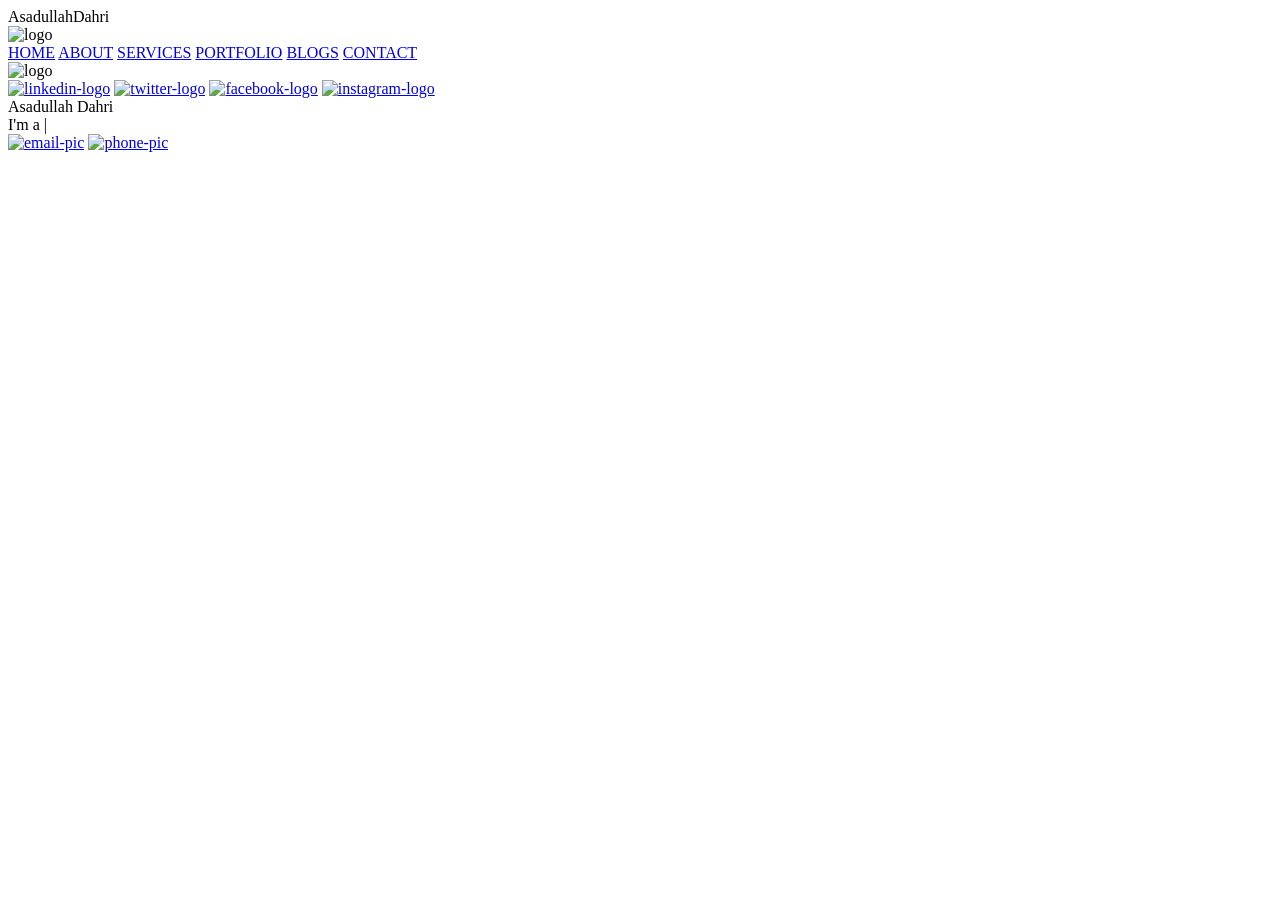
==== index.html @ 6f6d67e5 "Add files via upload" ====
<!DOCTYPE html>
<html lang="en">
<head>
    <meta charset="UTF-8">
    <meta name="viewport" content="width=device-width, initial-scale=1.0">
    <meta name="description" content="Willy Wonkas - Personal Portfolio Website Template" />
	<meta name="keywords" content="blog, business card, creative, creative portfolio, cv theme, online resume, personal, portfolio, professional cv, responsive portfolio, resume, resume theme, vcard" />
	<meta name="author" content="willy wonka" />
    <title>Home - Asadullah Dahri</title>
  <!--favicon-img--> 
   <link rel="icon" type="image/png" href="images/AD Icon.png">
   <!--favicon-img-->
   <!--main css file should not be removed -->
    <link rel="stylesheet" href="css/index.css">
    <link rel="stylesheet" href="css/color-orange.css">
    <!--main css file-->
    <script src="https://cdnjs.cloudflare.com/ajax/libs/gsap/3.2.6/gsap.min.js" defer></script>
    <script src="js/index.js" defer></script>
</head>
<body>
    <!--contains all the div-->
    <div id="all">
    <!--mouse  follower-->
        <div class="cursor"></div>
    <!--mouse  follower-->
    <!--loader-->
        <div id="loader">
            <span class="color">Asadullah</span>Dahri 
        </div>
    <!--loader-end-->
    <!--link-screen-->
        <div id="breaker">
        </div>
        <div id="breaker-two">
        </div>
    <!--link-screen-->
        <!--Main-Section-->
        <!--Navigator-fullscreen-->
        <div id="navigation-content">
            <div class="logo">
                <img src="images/AD Icon.png" alt="logo">
            </div>
            <div class="navigation-close">
                <span class="close-first"></span>
                <span class="close-second"></span>
            </div>
            <div class="navigation-links">
                <a href="index.html" data-text="HOME" id="home-link">HOME</a>
                <a href="about.html" data-text="ABOUT" id="about-link">ABOUT</a>
                <a href="services.html" data-text="SERVICES" id="portfolio-link">SERVICES</a>
                <a href="portfolio.html" data-text="PORTFOLIO" id="portfolio-link">PORTFOLIO</a>
                <a href="blogs.html" data-text="BLOGS" id="blog-link">BLOGS</a>
                <a href="contact.html" data-text="CONTACT" id="contact-link">CONTACT</a>
            </div>
        </div>
        <!--Navigator-Fullscreen END-->
          <!--Home Page-->
        <!--Menubar-->
        <div id="navigation-bar">
            <img src="images/AD Icon.png" alt="logo">
            <div class="menubar">
                <span class="first-span"></span>
                <span class="second-span"></span>
                <span class="third-span"></span>
            </div>
        </div>
        <!--Menubar End-->
          <!--Header-->
        <div id="header">
            <div id="particles"></div>
              <!--Social Media Links-->
            <div class="social-media-links">
                <a href="https://linkedin.com/in/asadullahdahri" target="_blank"><img src="images/linkedin logo.png" class="social-media" alt="linkedin-logo"></a>
                <a href="https://x.com/asadullahdahrii" target="_blank"><img src="images/twitter logo.png" class="social-media" alt="twitter-logo"></a>
                <a href="https://facebook.com/asadullahdahriii" target="_blank"><img src="images/facebook logo.png" class="social-media" alt="facebook-logo"></a>
                <a href="https://instagram.com/asadullahdahriii" target="_blank"><img src="images/instagram logo.png" class="social-media" alt="instagram-logo"></a><!--Your instagram homepage link inser in place of "#"-->

            </div>
            <!--Social Media Links end-->
            <div class="header-content">
                <div class="header-content-box">
                <div class="firstline"><span class="color">Asadullah </span>Dahri</div>
                <div class="secondline">
                I'm a
            <span class="txt-rotate color" data-period="1200"data-rotate='[ " Developer.", " Designer.", " Freelancer." ]'></span>
            <span class="slash">|</span>
        </div>
                    <div class="contact">
                <a href="Mailto:contact@asadullahdahri.com"><img src="images/mail.png" alt="email-pic" class="contactpic"></a><!--Your email Id write in place of "#"-->
                <a href="Tel:+923002355332"><img src="images/call.png" alt="phone-pic" class="contactpic"></a><!--Your telephone number Id write in place of "#"-->
                    </div>    
            </div>
            </div>
            <!--header image-->
            <!-- <div class="header-image">
            <img src="images/AD Image New.png" alt="Profile" class="responsive" width="2073" height="2073">
            </div> -->
            <!--header image end-->
        </div>
           <!--Header End-->
        <!--HomePage End-->
        <!--Main-Section End-->
    </div>
    <!--all the divisions-->
    <script src="js/jquery.min.js"></script>
    <script src="js/particles.js"></script>
    <script src="js/particles.min.js"></script>
    <script src="js/index.js"></script>
    <!--particles script-->
    <script>
  particlesJS("particles", {"particles":{"number":{"value":40,"density":{"enable":true,"value_area":800}},"color":{"value":"#ffffff"},"shape":{"type":"circle","stroke":{"width":0,"color":"#000000"},"polygon":{"nb_sides":5},"image":{"src":"img/github.svg","width":100,"height":100}},"opacity":{"value":0.5,"random":false,"anim":{"enable":false,"speed":1,"opacity_min":0.1,"sync":false}},"size":{"value":3,"random":true,"anim":{"enable":false,"speed":40,"size_min":0.1,"sync":false}},"line_linked":{"enable":true,"distance":150,"color":"#ffffff","opacity":0.4,"width":1},"move":{"enable":true,"speed":6,"direction":"none","random":false,"straight":false,"out_mode":"out","bounce":false,"attract":{"enable":false,"rotateX":600,"rotateY":1200}}},"interactivity":{"detect_on":"canvas","events":{"onhover":{"enable":true,"mode":"repulse"},"onclick":{"enable":true,"mode":"push"},"resize":true},"modes":{"grab":{"distance":400,"line_linked":{"opacity":1}},"bubble":{"distance":400,"size":40,"duration":2,"opacity":8,"speed":3},"repulse":{"distance":200,"duration":0.4},"push":{"particles_nb":4},"remove":{"particles_nb":2}}},"retina_detect":true});
    </script>

</body>
</html>
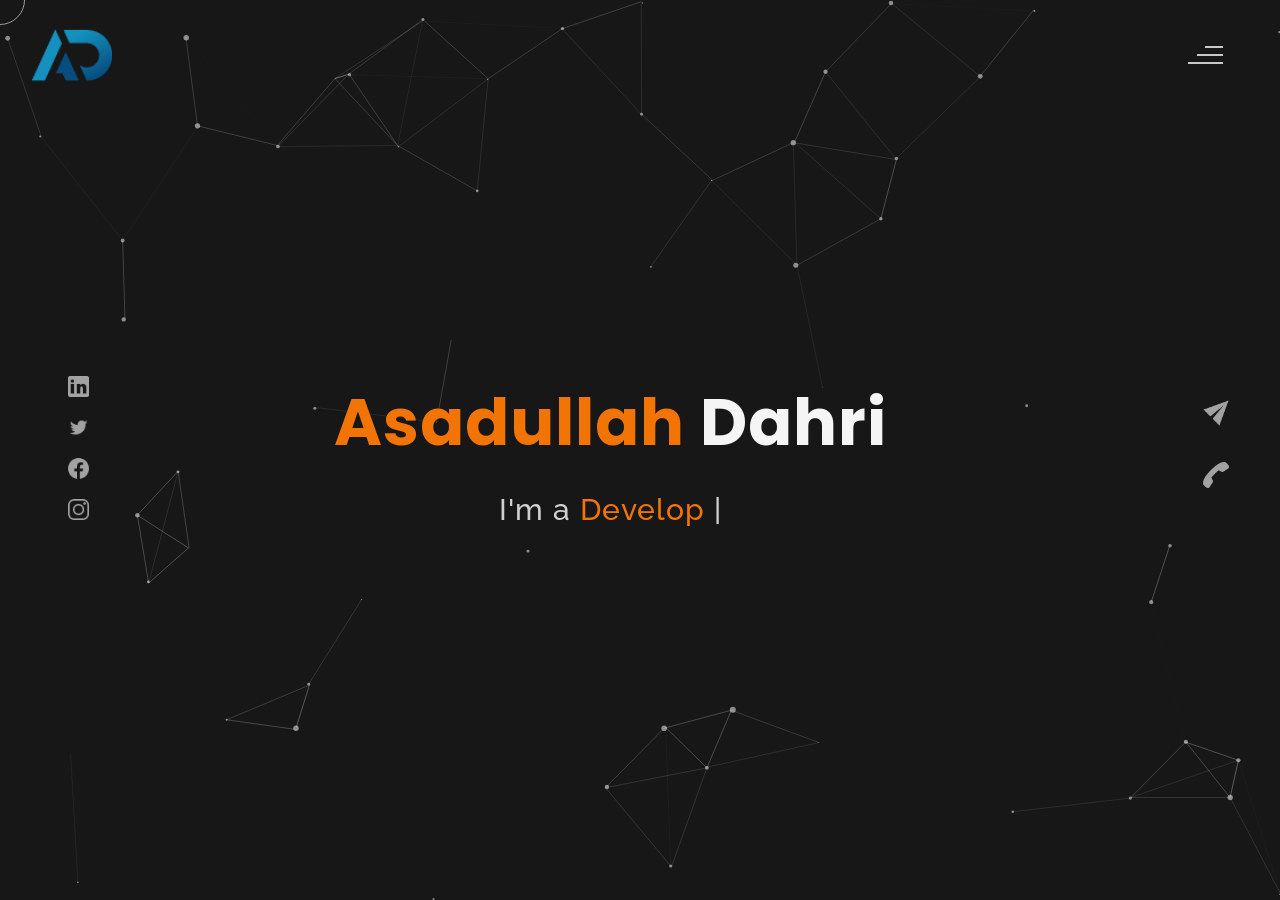
==== commit f34acc1b: "Fixed the Navigation" ====
--- a/index.html
+++ b/index.html
@@ -14,8 +14,6 @@
     <link rel="stylesheet" href="css/index.css">
     <link rel="stylesheet" href="css/color-orange.css">
     <!--main css file-->
-    <script src="https://cdnjs.cloudflare.com/ajax/libs/gsap/3.2.6/gsap.min.js" defer></script>
-    <script src="js/index.js" defer></script>
 </head>
 <body>
     <!--contains all the div-->
@@ -45,12 +43,12 @@
                 <span class="close-second"></span>
             </div>
             <div class="navigation-links">
-                <a href="index.html" data-text="HOME" id="home-link">HOME</a>
-                <a href="about.html" data-text="ABOUT" id="about-link">ABOUT</a>
-                <a href="services.html" data-text="SERVICES" id="portfolio-link">SERVICES</a>
-                <a href="portfolio.html" data-text="PORTFOLIO" id="portfolio-link">PORTFOLIO</a>
-                <a href="blogs.html" data-text="BLOGS" id="blog-link">BLOGS</a>
-                <a href="contact.html" data-text="CONTACT" id="contact-link">CONTACT</a>
+                <a href="#header" data-text="HOME" id="home-link">HOME</a>
+                <a href="#about" data-text="ABOUT" id="about-link">ABOUT</a>
+                <a href="#services" data-text="SERVICES" id="services-link">SERVICES</a>
+                <a href="#portfolio" data-text="PORTFOLIO" id="portfolio-link">PORTFOLIO</a>
+                <a href="#blog" data-text="BLOGS" id="blog-link">BLOGS</a>
+                <a href="#contact" data-text="CONTACT" id="contact-link">CONTACT</a>
             </div>
         </div>
         <!--Navigator-Fullscreen END-->
@@ -101,9 +99,9 @@
         <!--HomePage End-->
         <!--Main-Section End-->
     </div>
-    <!--all the divisions-->
+    <!--scripts-->
     <script src="js/jquery.min.js"></script>
-    <script src="js/particles.js"></script>
+    <script src="https://cdnjs.cloudflare.com/ajax/libs/gsap/3.2.6/gsap.min.js"></script>
     <script src="js/particles.min.js"></script>
     <script src="js/index.js"></script>
     <!--particles script-->
--- a/css/color-orange.css
+++ b/css/color-orange.css
@@ -0,0 +1,78 @@
+/*-----------------
+* [Master Stylesheet]
+*
+* Theme    : WillyWonka
+* Version  : 1.0
+* Author   : sujal
+* 
+------------------*/
+::-webkit-scrollbar{
+    width: 4px;
+    color:#F27405;
+}
+::-webkit-scrollbar-thumb {
+    background: #F27405; 
+    border-radius: 4px;
+    width: 4px;
+  }
+  #breaker{
+      background-color: #F27405;
+  }
+  .color{
+      color: #F27405;
+  }
+  #about-content a{
+      color:#F27405 ;
+  }
+  .cv a button{
+      background: #F27405;
+  }
+  .service-img img{
+    background: #F27405;
+    box-shadow:0px 0px 0px 0px #F27405 ;
+  }
+  .service:hover .service-img img{
+    box-shadow:0px 0px 0px 400px #F27405 ;
+}
+.html-progress{
+    background: #F27405;
+}
+.js-progress{
+    background: #F27405;
+}
+.adobe-progress{
+    background: #F27405;
+}
+.php-progress{
+    background: #F27405;
+}
+.jquery-progress{
+    background: #F27405;
+}
+.seo-progress{
+    background: #F27405;
+}
+.portfolio-text h2{
+    color: #F27405;
+}
+.portfolio-text button{
+    color: #F27405;
+    border: 1.5px solid #F27405;
+}
+.portfolio-text button::before{
+    background: #F27405;
+}
+.portfolio-image img::before{
+    background: #F27405;
+}
+.blog-date{
+    background: #F27405;
+}
+form button{
+    background: #F27405;
+}
+@media all and (max-width: 550px) and (min-width: 5px){
+    .service:hover .service-img img{
+        box-shadow:0px 0px 0px 0px #c70039 ;
+    }
+}
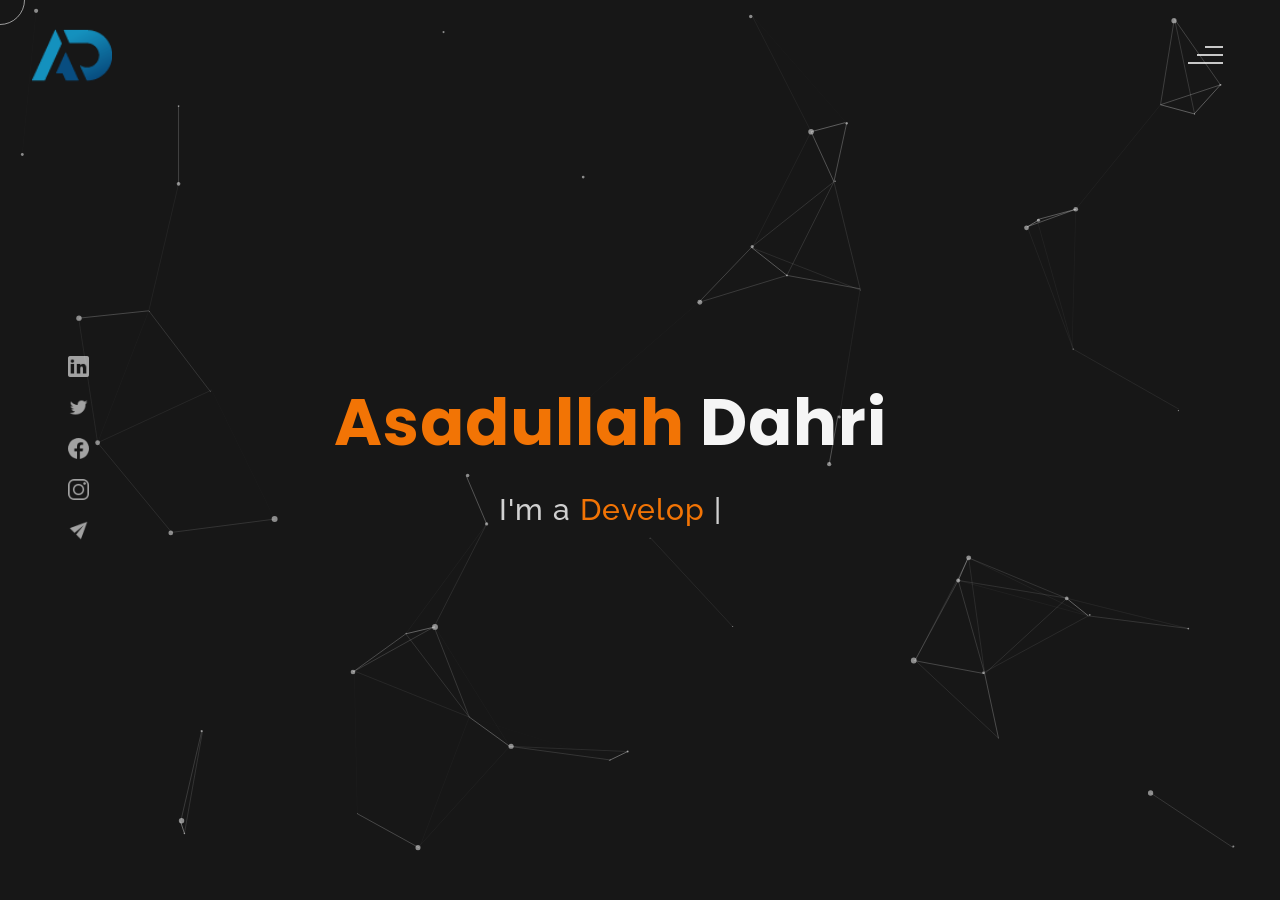
==== commit c17348cf: "removed the number" ====
--- a/index.html
+++ b/index.html
@@ -71,8 +71,8 @@
                 <a href="https://linkedin.com/in/asadullahdahri" target="_blank"><img src="images/linkedin logo.png" class="social-media" alt="linkedin-logo"></a>
                 <a href="https://x.com/asadullahdahrii" target="_blank"><img src="images/twitter logo.png" class="social-media" alt="twitter-logo"></a>
                 <a href="https://facebook.com/asadullahdahriii" target="_blank"><img src="images/facebook logo.png" class="social-media" alt="facebook-logo"></a>
-                <a href="https://instagram.com/asadullahdahriii" target="_blank"><img src="images/instagram logo.png" class="social-media" alt="instagram-logo"></a><!--Your instagram homepage link inser in place of "#"-->
-
+                <a href="https://instagram.com/asadullahdahriii" target="_blank"><img src="images/instagram logo.png" class="social-media" alt="instagram-logo"></a>
+                <a href="mailto:contact@asadullahdahri.com"><img src="images/mail.png" class="social-media" alt="email-logo"></a>
             </div>
             <!--Social Media Links end-->
             <div class="header-content">
@@ -83,10 +83,6 @@
             <span class="txt-rotate color" data-period="1200"data-rotate='[ " Developer.", " Designer.", " Freelancer." ]'></span>
             <span class="slash">|</span>
         </div>
-                    <div class="contact">
-                <a href="Mailto:contact@asadullahdahri.com"><img src="images/mail.png" alt="email-pic" class="contactpic"></a><!--Your email Id write in place of "#"-->
-                <a href="Tel:+923002355332"><img src="images/call.png" alt="phone-pic" class="contactpic"></a><!--Your telephone number Id write in place of "#"-->
-                    </div>    
             </div>
             </div>
             <!--header image-->
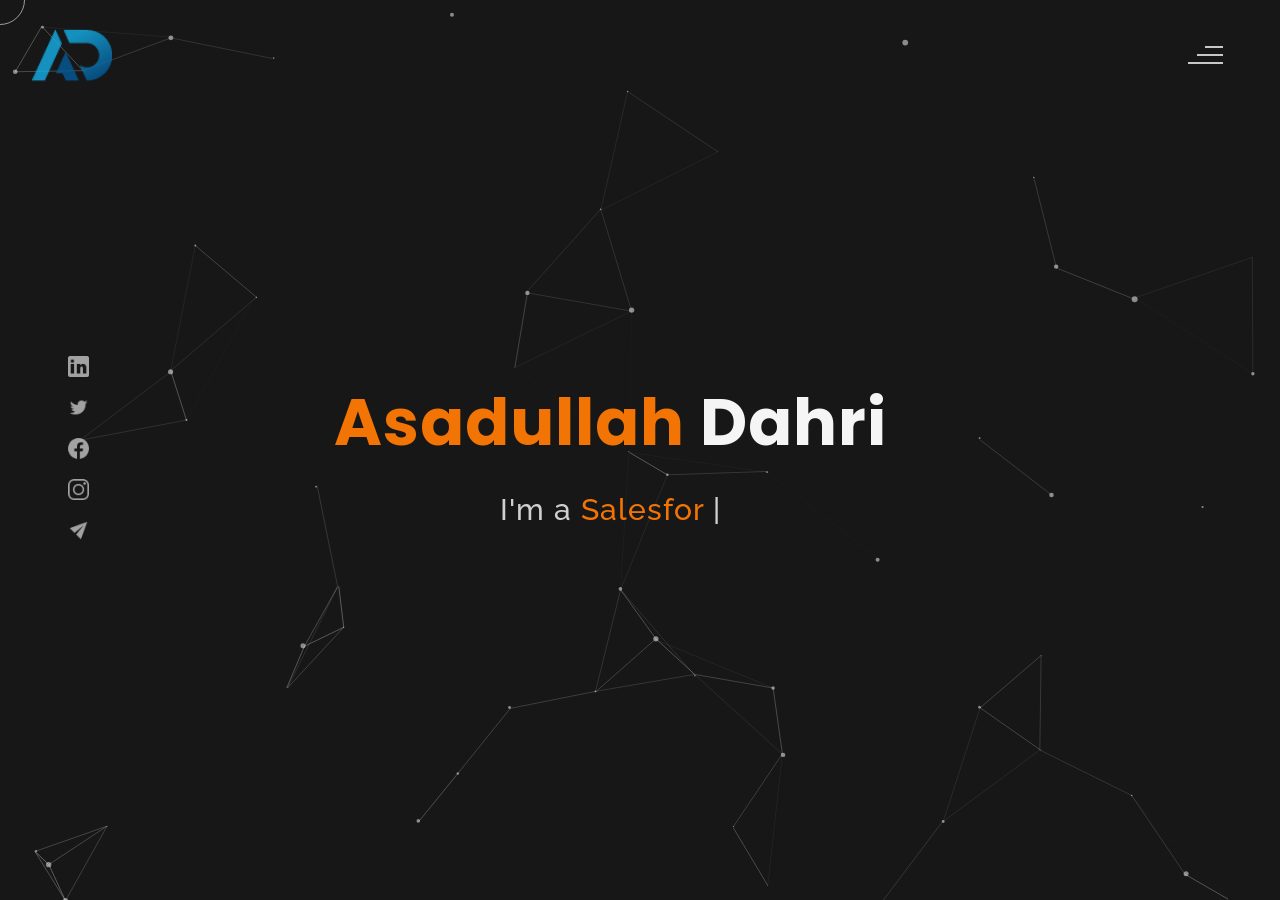
==== commit 3d9ac03a: "added tabs" ====
--- a/index.html
+++ b/index.html
@@ -80,7 +80,7 @@
                 <div class="firstline"><span class="color">Asadullah </span>Dahri</div>
                 <div class="secondline">
                 I'm a
-            <span class="txt-rotate color" data-period="1200"data-rotate='[ " Developer.", " Designer.", " Freelancer." ]'></span>
+            <span class="txt-rotate color" data-period="1200"data-rotate='[ " Salesforce Developer.", " UI/UX Designer.", " Full-Stack Engineer." ]'></span>
             <span class="slash">|</span>
         </div>
             </div>
@@ -92,6 +92,375 @@
             <!--header image end-->
         </div>
            <!--Header End-->
+        <!--About Section-->
+        <div id="about">
+            <div id="about-content">
+                <div class="about-header">
+                    About <span class="color">Me</span>
+                    <span class="header-caption">Get to Know <span class="color">me.</span></span>
+                </div>
+                <div class="about-main">
+                    <div class="about-first-paragraph">
+                        <span class="about-first-line">
+                            I'm a <span class="color">Salesforce Developer</span> & UI/UX Designer based in Kampar, Malaysia.
+                        </span>
+                        <br>
+                        <span class="about-second-line">
+                            Experienced Salesforce Developer with a robust software engineering background, specializing in building and customizing scalable Salesforce applications. Proficient in Java, JavaScript, Apex, SOQL, and Lightning Web Components (LWC), with hands-on experience in mobile app development using Flutter and Android. Skilled in creating user-centric applications and designing intuitive UI/UX interfaces that enhance engagement. A proven problem-solver committed to delivering high-quality solutions, improving team workflows, and ensuring project success.
+                        </span>
+                        <div class="cv">
+                            <a href="mailto:contact@asadullahdahri.com"><button>Get In <span class="index">Touch</span></button></a>
+                        </div>
+                    </div>
+                    <div class="about-img">
+                        <img src="images/about.jpg" alt="Asadullah Dahri">
+                    </div>
+                </div>
+            </div>
+
+            <!--Skills Section inside About-->
+            <div id="skills">
+                <div class="skills-header">
+                    My <span class="color">Skills</span>
+                    <span class="header-caption">Core <span class="color">Proficiencies.</span></span>
+                </div>
+                <div class="skills-content">
+                    <div class="skill-html skill">
+                        <div class="skill-text">
+                            <div class="html">Salesforce (LWC, Apex, SOQL, Visualforce)</div>
+                        </div>
+                        <div class="html-prog prog">
+                            <div class="html-progress" style="width: 95%;">95%</div>
+                        </div>
+                    </div>
+                    <div class="skill-html skill">
+                        <div class="skill-text">
+                            <div class="html">JavaScript & Modern Frontend</div>
+                        </div>
+                        <div class="html-prog prog">
+                            <div class="html-progress" style="width: 92%;">92%</div>
+                        </div>
+                    </div>
+                    <div class="skill-html skill">
+                        <div class="skill-text">
+                            <div class="html">Java & Software Architecture</div>
+                        </div>
+                        <div class="html-prog prog">
+                            <div class="html-progress" style="width: 90%;">90%</div>
+                        </div>
+                    </div>
+                    <div class="skill-html skill">
+                        <div class="skill-text">
+                            <div class="html">UI/UX Design & Prototyping (Figma, Adobe CC)</div>
+                        </div>
+                        <div class="html-prog prog">
+                            <div class="html-progress" style="width: 88%;">88%</div>
+                        </div>
+                    </div>
+                    <div class="skill-html skill">
+                        <div class="skill-text">
+                            <div class="html">Mobile Development (Flutter, Android, React Native)</div>
+                        </div>
+                        <div class="html-prog prog">
+                            <div class="html-progress" style="width: 85%;">85%</div>
+                        </div>
+                    </div>
+                    <div class="skill-html skill">
+                        <div class="skill-text">
+                            <div class="html">Backend & Cloud APIs (REST, SOAP, Firebase)</div>
+                        </div>
+                        <div class="html-prog prog">
+                            <div class="html-progress" style="width: 86%;">86%</div>
+                        </div>
+                    </div>
+                </div>
+            </div>
+
+            <!--Experience and Education Section-->
+            <div class="experience-education-container">
+                <!--Experience Column-->
+                <div class="timeline-column">
+                    <div class="timeline-title">
+                        Work <span class="color">Experience</span>
+                    </div>
+                    <div class="timeline-box">
+                        <div class="timeline-year color">Apr 2023 - Sep 2025</div>
+                        <div class="timeline-role">Team Lead & Jr Salesforce Developer</div>
+                        <div class="timeline-company">Webider Corp | USA (Remote)</div>
+                        <p class="timeline-desc">Led a team of UI/UX Designers and contributed to the engineering and maintenance of Salesforce applications utilizing JavaScript, Apex, and SOQL. Addressed impediments to workflow and maintained high-performance WordPress systems.</p>
+                    </div>
+                    <div class="timeline-box">
+                        <div class="timeline-year color">Apr 2021 - Mar 2023</div>
+                        <div class="timeline-role">WordPress Developer & UI/UX Designer</div>
+                        <div class="timeline-company">Webider Corp | USA (Remote)</div>
+                        <p class="timeline-desc">Engineered custom UI/UX designs for enterprise Salesforce applications that increased user engagement; developed secure and user-friendly corporate WordPress websites.</p>
+                    </div>
+                    <div class="timeline-box">
+                        <div class="timeline-year color">Mar 2022 - Oct 2023</div>
+                        <div class="timeline-role">Mobile App Development Instructor</div>
+                        <div class="timeline-company">NAVTTC, University of Sindh | Pakistan</div>
+                        <p class="timeline-desc">Instructed trainees in native Android development using Java and Kotlin, and mentored teams building cross-platform applications with Flutter.</p>
+                    </div>
+                    <div class="timeline-box">
+                        <div class="timeline-year color">2019 - 2021</div>
+                        <div class="timeline-role">Mobile & Android App Developer</div>
+                        <div class="timeline-company">ZetSol Technologies & GDH | Pakistan</div>
+                        <p class="timeline-desc">Developed full-stack mobile applications with Firebase integration, inventory tracking systems for retail pharmacy, and modern, intuitive interfaces.</p>
+                    </div>
+                </div>
+
+                <!--Education Column-->
+                <div class="timeline-column">
+                    <div class="timeline-title">
+                        Education & <span class="color">Credentials</span>
+                    </div>
+                    <div class="timeline-box">
+                        <div class="timeline-year color">Oct 2025 - Present</div>
+                        <div class="timeline-role">Master of Computer Science</div>
+                        <div class="timeline-company">Universiti Tunku Abdul Rahman | Malaysia</div>
+                        <p class="timeline-desc">Major in Artificial Intelligence and IoT. Conducting advanced research in "WiFi Energy Harvesting".</p>
+                    </div>
+                    <div class="timeline-box">
+                        <div class="timeline-year color">Jan 2016 - Feb 2020</div>
+                        <div class="timeline-role">B.S. in Software Engineering</div>
+                        <div class="timeline-company">University of Sindh | Pakistan</div>
+                        <p class="timeline-desc">Major in Computer Science and Object-Oriented Programming. Thesis: "SaniPal: An Innovative Application for Mitigating Health Risks in the Beauty Industry".</p>
+                    </div>
+                    <div class="timeline-box">
+                        <div class="timeline-year color">Sep 2020 - Feb 2021</div>
+                        <div class="timeline-role">Diploma in Information Technology</div>
+                        <div class="timeline-company">NVQF, CEAD, MUET | Pakistan</div>
+                        <p class="timeline-desc">Computer Graphics & Print. Mastered advanced branding techniques, UI/UX design, visual identities, and application interface redesigns.</p>
+                    </div>
+                    <div class="timeline-box">
+                        <div class="timeline-year color">Certifications & Honors</div>
+                        <div class="timeline-role">Salesforce Certified Associate</div>
+                        <div class="timeline-company">Salesforce Credentials & CEAD Award</div>
+                        <p class="timeline-desc">Official Salesforce Certified Associate. Awarded the prestigious Performance Award during Diploma studies at CEAD.</p>
+                    </div>
+                </div>
+            </div>
+
+            <!--Footer-->
+            <div class="footer">
+                <div class="footer-text">
+                    <img src="images/copyright.png" alt="copyright-img" class="images" height="14px"> 2026 Asadullah Dahri. All rights reserved.
+                </div>
+            </div>
+        </div>
+        <!--About Section End-->
+
+        <!--Services Section-->
+        <div id="services">
+            <div class="services-heading">
+                Services <span class="color">Offered</span>
+                <span class="header-caption">Specialized <span class="color">Solutions.</span></span>
+            </div>
+            <div class="services-content">
+                <div class="service">
+                    <div class="service-img">
+                        <img src="images/gear.png" alt="Salesforce Development">
+                    </div>
+                    <div class="service-description">
+                        <h2>Salesforce Development</h2>
+                        <p>Specialized enterprise solutions using Lightning Web Components (LWC), Apex triggers, SOQL optimization, Process Builder, and Salesforce DX customization.</p>
+                    </div>
+                </div>
+                <div class="service">
+                    <div class="service-img">
+                        <img src="images/bulb.png" alt="UI/UX & Web Design">
+                    </div>
+                    <div class="service-description">
+                        <h2>UI/UX & Web Design</h2>
+                        <p>Intuitive user interface and experience design utilizing Figma and Adobe Creative Cloud, plus responsive, secure WordPress development and optimization.</p>
+                    </div>
+                </div>
+                <div class="service">
+                    <div class="service-img">
+                        <img src="images/coding.png" alt="Mobile Development">
+                    </div>
+                    <div class="service-description">
+                        <h2>Mobile App Development</h2>
+                        <p>Robust native and cross-platform mobile apps using Flutter, Android (Java/Kotlin), and React Native integrated with Firebase and scalable cloud APIs.</p>
+                    </div>
+                </div>
+            </div>
+            <!--Footer-->
+            <div class="footer">
+                <div class="footer-text">
+                    <img src="images/copyright.png" alt="copyright-img" class="images" height="14px"> 2026 Asadullah Dahri. All rights reserved.
+                </div>
+            </div>
+        </div>
+        <!--Services Section End-->
+
+        <!--Portfolio Section-->
+        <div id="portfolio">
+            <div class="portfolio-header">
+                Portfolio <span class="color">Projects</span>
+                <span class="header-caption">Featured <span class="color">Works.</span></span>
+            </div>
+            <div id="portfolio-content">
+                <div class="portfolio portfolio-first">
+                    <div class="portfolio-image">
+                        <img src="images/portfolio-first.jpg" alt="Salesforce Applications">
+                    </div>
+                    <div class="portfolio-text">
+                        <h2>Salesforce Enterprise Apps & LWC</h2>
+                        <p>Custom Salesforce applications built with Lightning Web Components, Apex, and SOQL. Designed to streamline enterprise CRM workflows, automate data handling, and enhance user engagement.</p>
+                        <div class="button"><a href="mailto:contact@asadullahdahri.com"><button><span class="index">Inquire Details</span></button></a></div>
+                    </div>
+                </div>
+
+                <div class="portfolio portfolio-second">
+                    <div class="portfolio-image">
+                        <img src="images/portfolio-second.jpg" alt="SaniPal App">
+                    </div>
+                    <div class="portfolio-text">
+                        <h2>SaniPal - Health Risk Mitigation</h2>
+                        <p>Software Engineering thesis project. An innovative application designed for mitigating health and sanitation risks within the personal care and beauty industry with compliance tracking.</p>
+                        <div class="button"><a href="mailto:contact@asadullahdahri.com"><button><span class="index">Inquire Details</span></button></a></div>
+                    </div>
+                </div>
+
+                <div class="portfolio portfolio-third">
+                    <div class="portfolio-image">
+                        <img src="images/portfolio-third.jpg" alt="Mobile Inventory System">
+                    </div>
+                    <div class="portfolio-text">
+                        <h2>Pharmacy Mobile POS & Inventory</h2>
+                        <p>Mobile application built with Java, Kotlin, and React Native featuring automated inventory auditing, employee data management, and real-time sales receipt generation.</p>
+                        <div class="button"><a href="mailto:contact@asadullahdahri.com"><button><span class="index">Inquire Details</span></button></a></div>
+                    </div>
+                </div>
+
+                <div class="portfolio portfolio-fourth">
+                    <div class="portfolio-image">
+                        <img src="images/portfolio-fourth.jpg" alt="Corporate WordPress Development">
+                    </div>
+                    <div class="portfolio-text">
+                        <h2>WordPress & Web Solutions</h2>
+                        <p>Custom-designed, highly secure WordPress platforms engineered for corporate clients. Featuring responsive UI/UX, SEO best practices, and performance tuning.</p>
+                        <div class="button"><a href="mailto:contact@asadullahdahri.com"><button><span class="index">Inquire Details</span></button></a></div>
+                    </div>
+                </div>
+            </div>
+            <!--Footer-->
+            <div class="footer">
+                <div class="footer-text">
+                    <img src="images/copyright.png" alt="copyright-img" class="images" height="14px"> 2026 Asadullah Dahri. All rights reserved.
+                </div>
+            </div>
+        </div>
+        <!--Portfolio Section End-->
+
+        <!--Blog Section-->
+        <div id="blog">
+            <div class="blog-header">
+                Blogs & <span class="color">Articles</span>
+                <span class="header-caption">Engineering <span class="color">Insights.</span></span>
+            </div>
+            <div class="blog-content">
+                <div class="blogs">
+                    <div class="img">
+                        <img src="images/post-one.jpg" alt="Salesforce LWC">
+                        <div class="blog-date">Oct 2025</div>
+                    </div>
+                    <div class="blog-text">
+                        <h3>Architecting Enterprise LWC Components</h3>
+                        <p>Architectural patterns and best practices for creating high-performance, modular Lightning Web Components in complex Salesforce enterprise environments.</p>
+                    </div>
+                </div>
+
+                <div class="blogs">
+                    <div class="img">
+                        <img src="images/post-two.jpg" alt="UI/UX Design Systems">
+                        <div class="blog-date">Aug 2025</div>
+                    </div>
+                    <div class="blog-text">
+                        <h3>UI/UX Systems in Business Software</h3>
+                        <p>How intuitive design systems in Figma and human-centered user experiences drastically improve user adoption and operational efficiency.</p>
+                    </div>
+                </div>
+
+                <div class="blogs">
+                    <div class="img">
+                        <img src="images/post-three.jpg" alt="Cross-Platform Flutter">
+                        <div class="blog-date">May 2025</div>
+                    </div>
+                    <div class="blog-text">
+                        <h3>Cross-Platform Mobile with Flutter</h3>
+                        <p>Proven techniques for delivering high-performance cross-platform mobile apps for iOS and Android with Firebase backend integration.</p>
+                    </div>
+                </div>
+            </div>
+            <!--Footer-->
+            <div class="footer">
+                <div class="footer-text">
+                    <img src="images/copyright.png" alt="copyright-img" class="images" height="14px"> 2026 Asadullah Dahri. All rights reserved.
+                </div>
+            </div>
+        </div>
+        <!--Blog Section End-->
+
+        <!--Contact Section-->
+        <div id="contact">
+            <div class="contact-header">
+                Contact <span class="color">Me</span>
+                <span class="header-caption">Get in <span class="color">Touch.</span></span>
+            </div>
+            <div class="contact-content">
+                <div class="contact-info">
+                    <div class="contact-info-header">
+                        Contact Information
+                    </div>
+                    <div class="contect-info-content-line">
+                        <img src="images/icon-name.png" class="icon" alt="name-icon">
+                        <div class="contact-info-icon-text">
+                            <h6>Name</h6>
+                            <p>Asadullah Dahri</p>
+                        </div>
+                    </div>
+                    <div class="contect-info-content-line">
+                        <img src="images/icon-location.png" class="icon" alt="location-icon">
+                        <div class="contact-info-icon-text">
+                            <h6>Location</h6>
+                            <p>Kampar, Malaysia</p>
+                        </div>
+                    </div>
+                    <div class="contect-info-content-line">
+                        <img src="images/icon-email.png" class="icon" alt="email-icon">
+                        <div class="contact-info-icon-text">
+                            <h6>Email</h6>
+                            <p>contact@asadullahdahri.com</p>
+                        </div>
+                    </div>
+                </div>
+
+                <div class="contact-form">
+                    <div class="form-header">
+                        Send a Message
+                    </div>
+                    <form id="contactForm" action="mailto:contact@asadullahdahri.com" method="post" enctype="text/plain">
+                        <div class="input-line">
+                            <input id="form-name" type="text" placeholder="Your Name" class="input-name" required>
+                            <input id="form-email" type="email" placeholder="Your Email" class="input-name" required>
+                        </div>
+                        <input type="text" id="form-subject" placeholder="Subject" class="input-subject" required>
+                        <textarea id="form-message" class="input-textarea" placeholder="Your Message" required></textarea>
+                        <button type="submit" id="form-submit">Send Message</button>
+                    </form>
+                </div>
+            </div>
+            <!--Footer-->
+            <div class="footer">
+                <div class="footer-text">
+                    <img src="images/copyright.png" alt="copyright-img" class="images" height="14px"> 2026 Asadullah Dahri. All rights reserved.
+                </div>
+            </div>
+        </div>
+        <!--Contact Section End-->
+
         <!--HomePage End-->
         <!--Main-Section End-->
     </div>
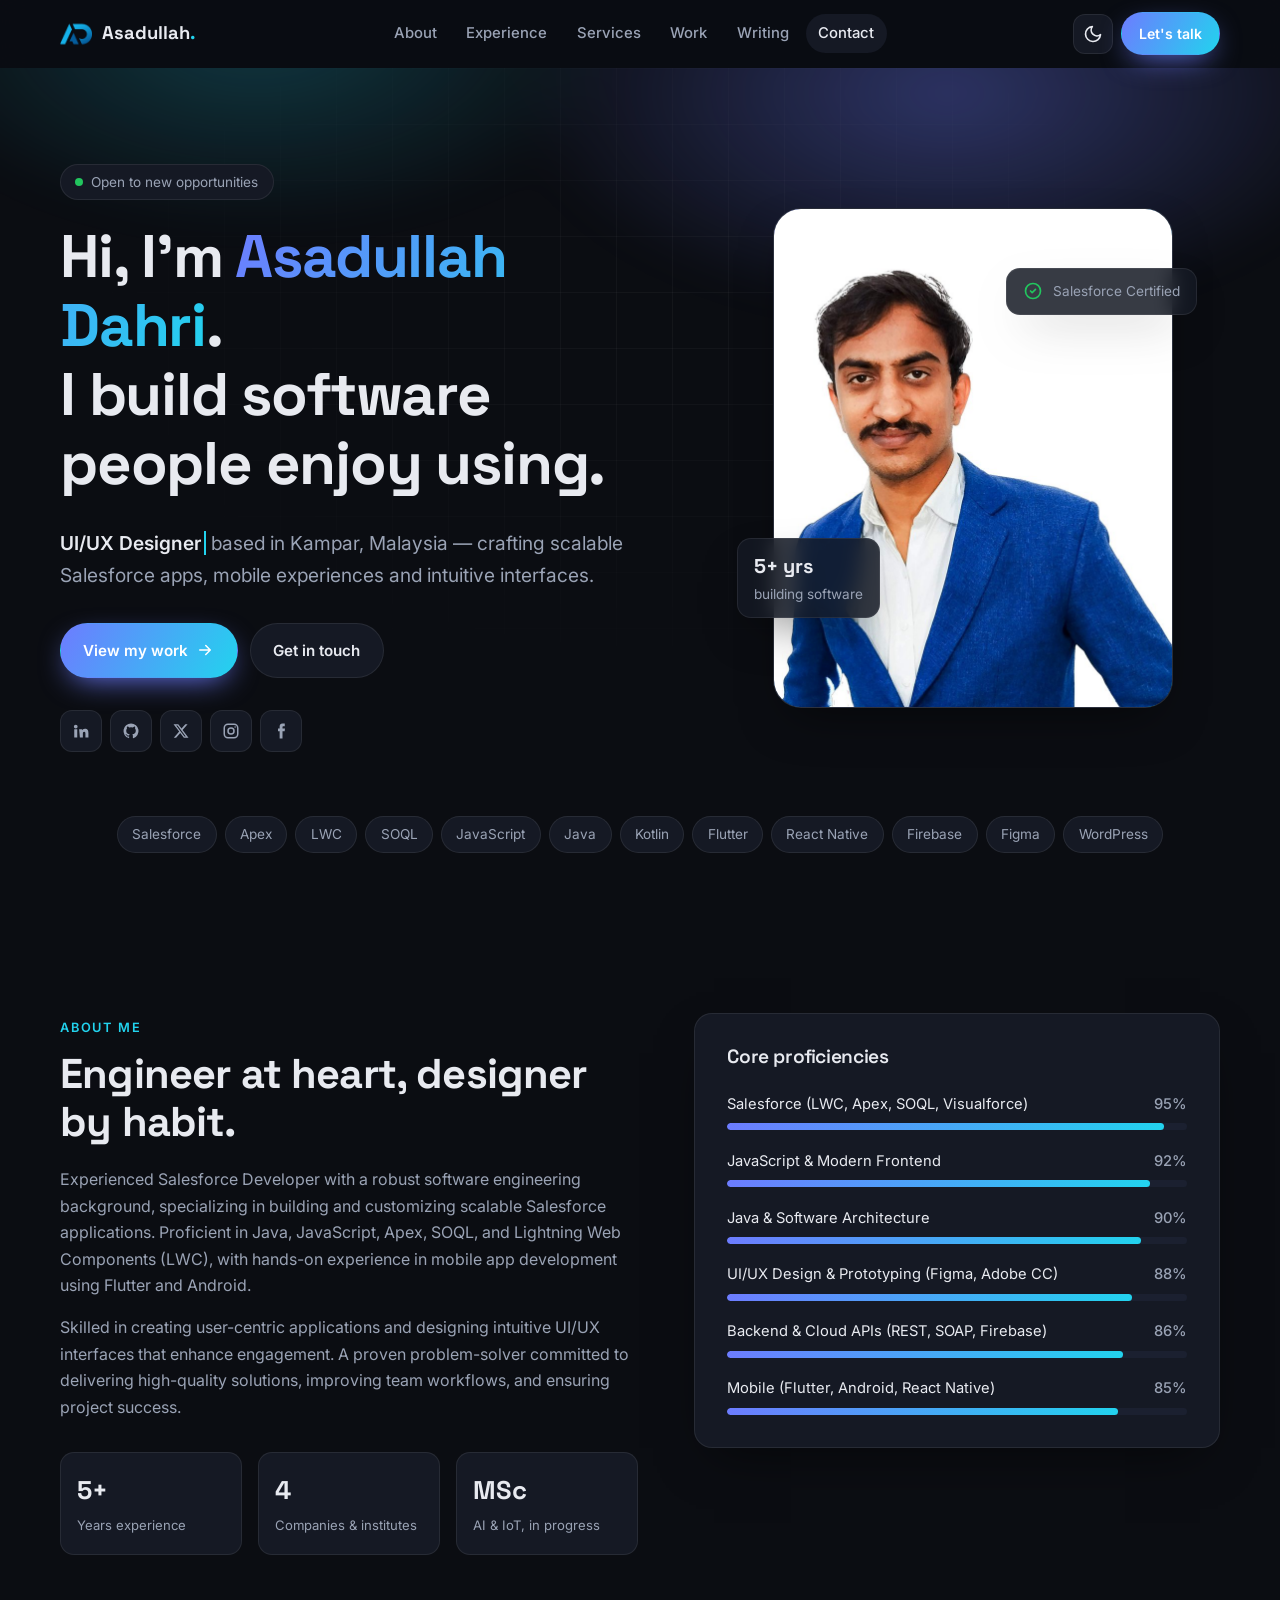
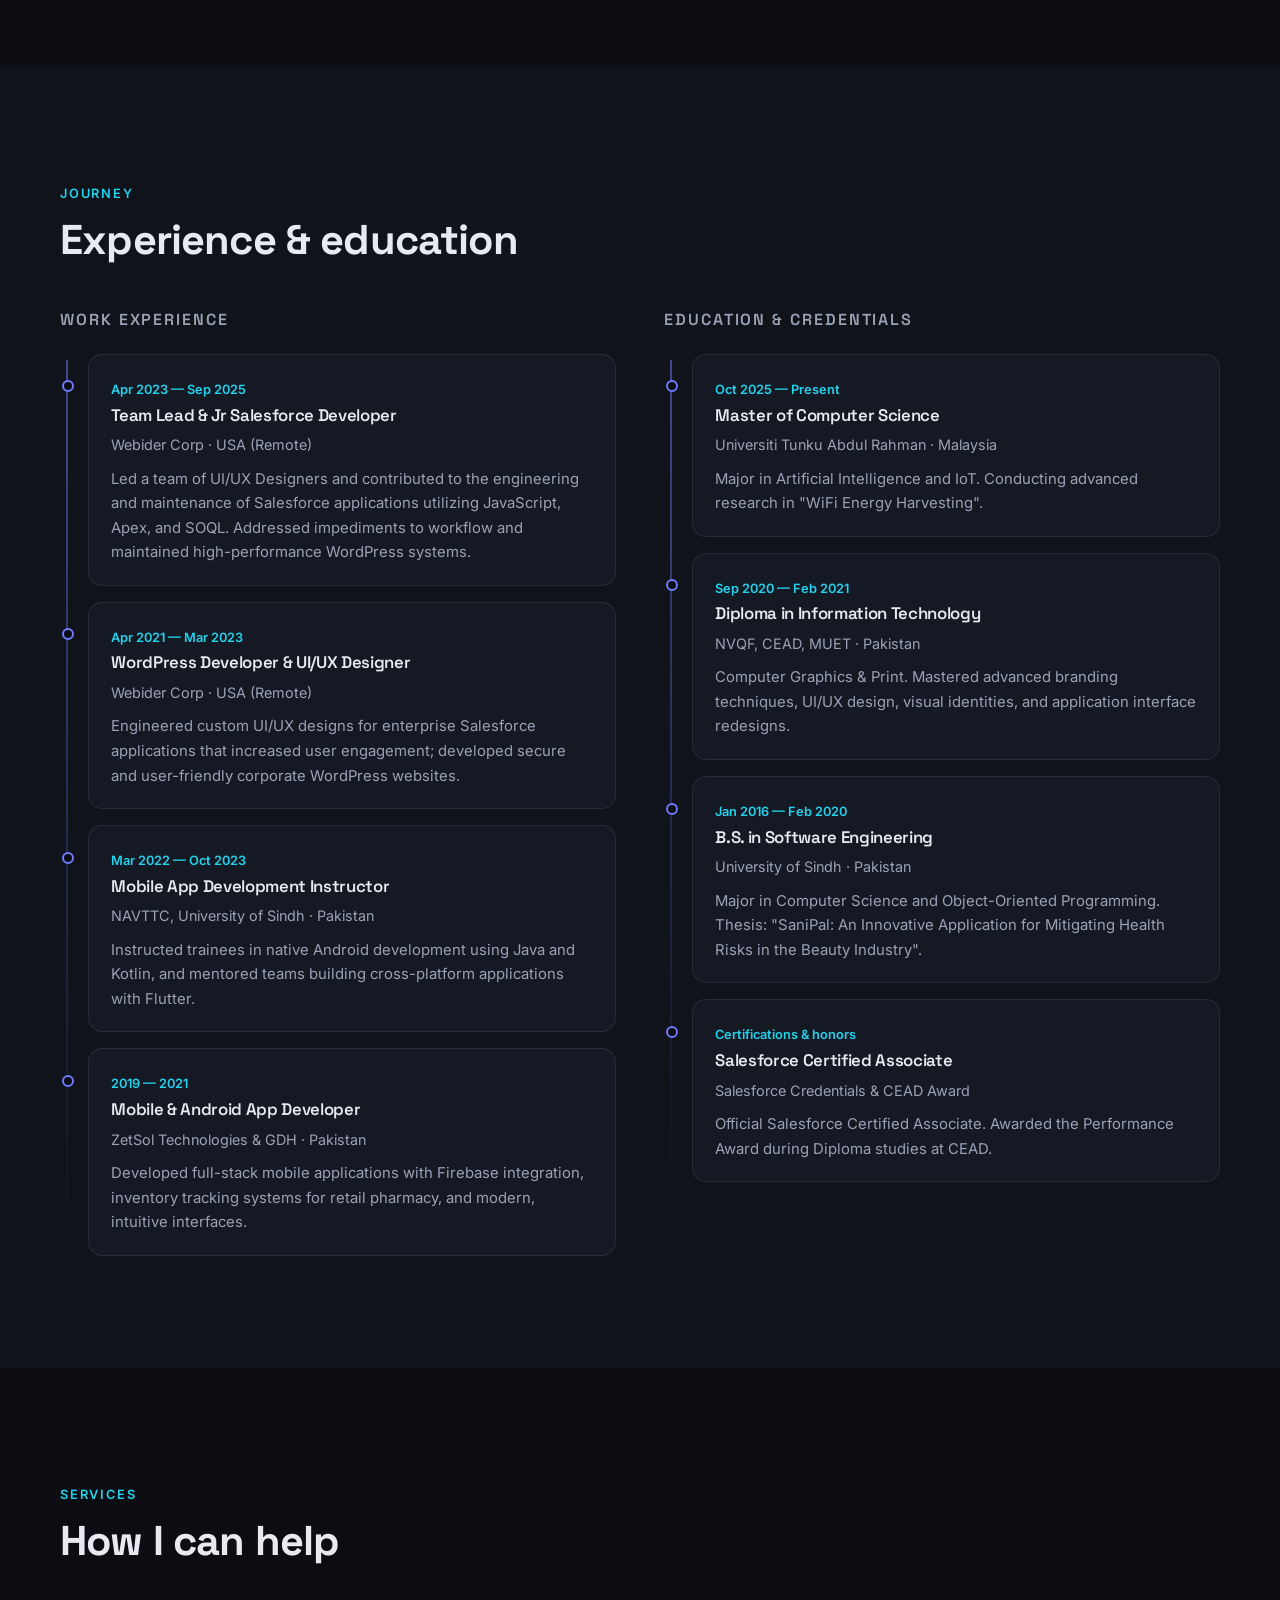
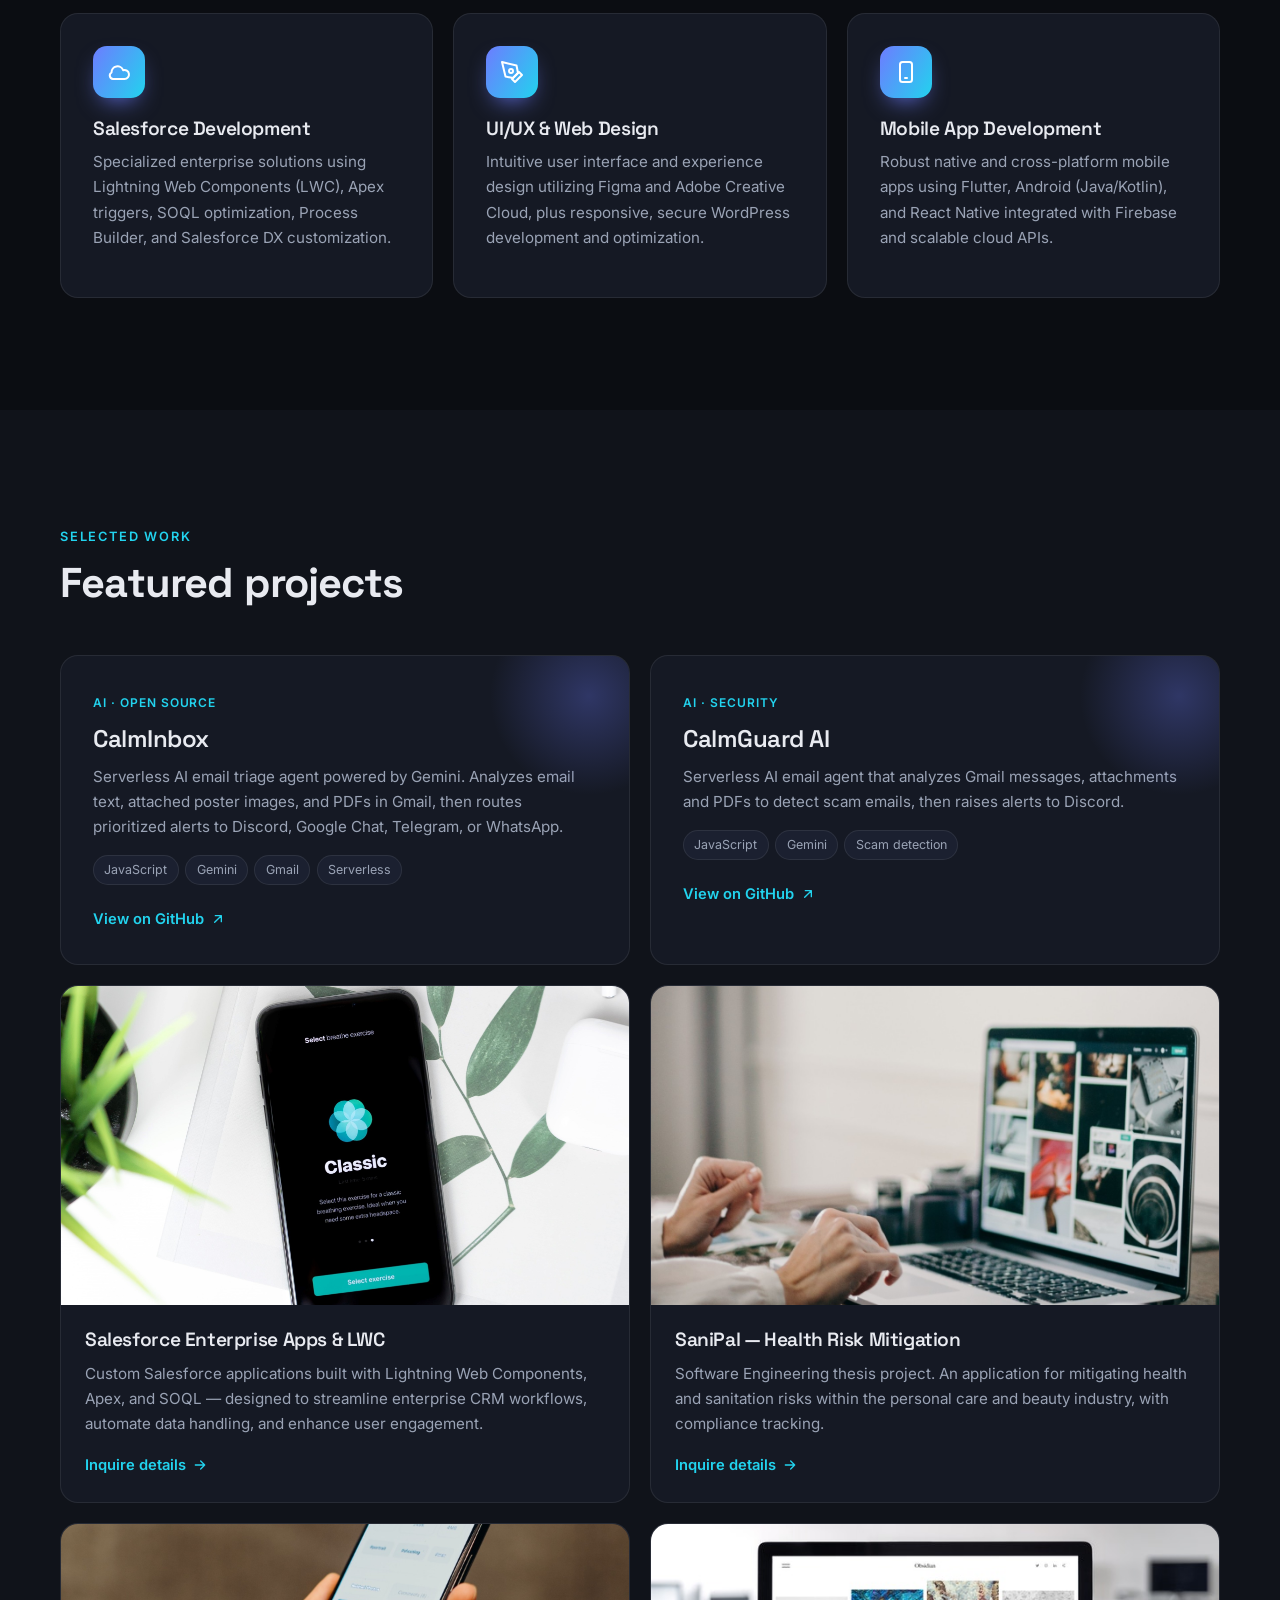
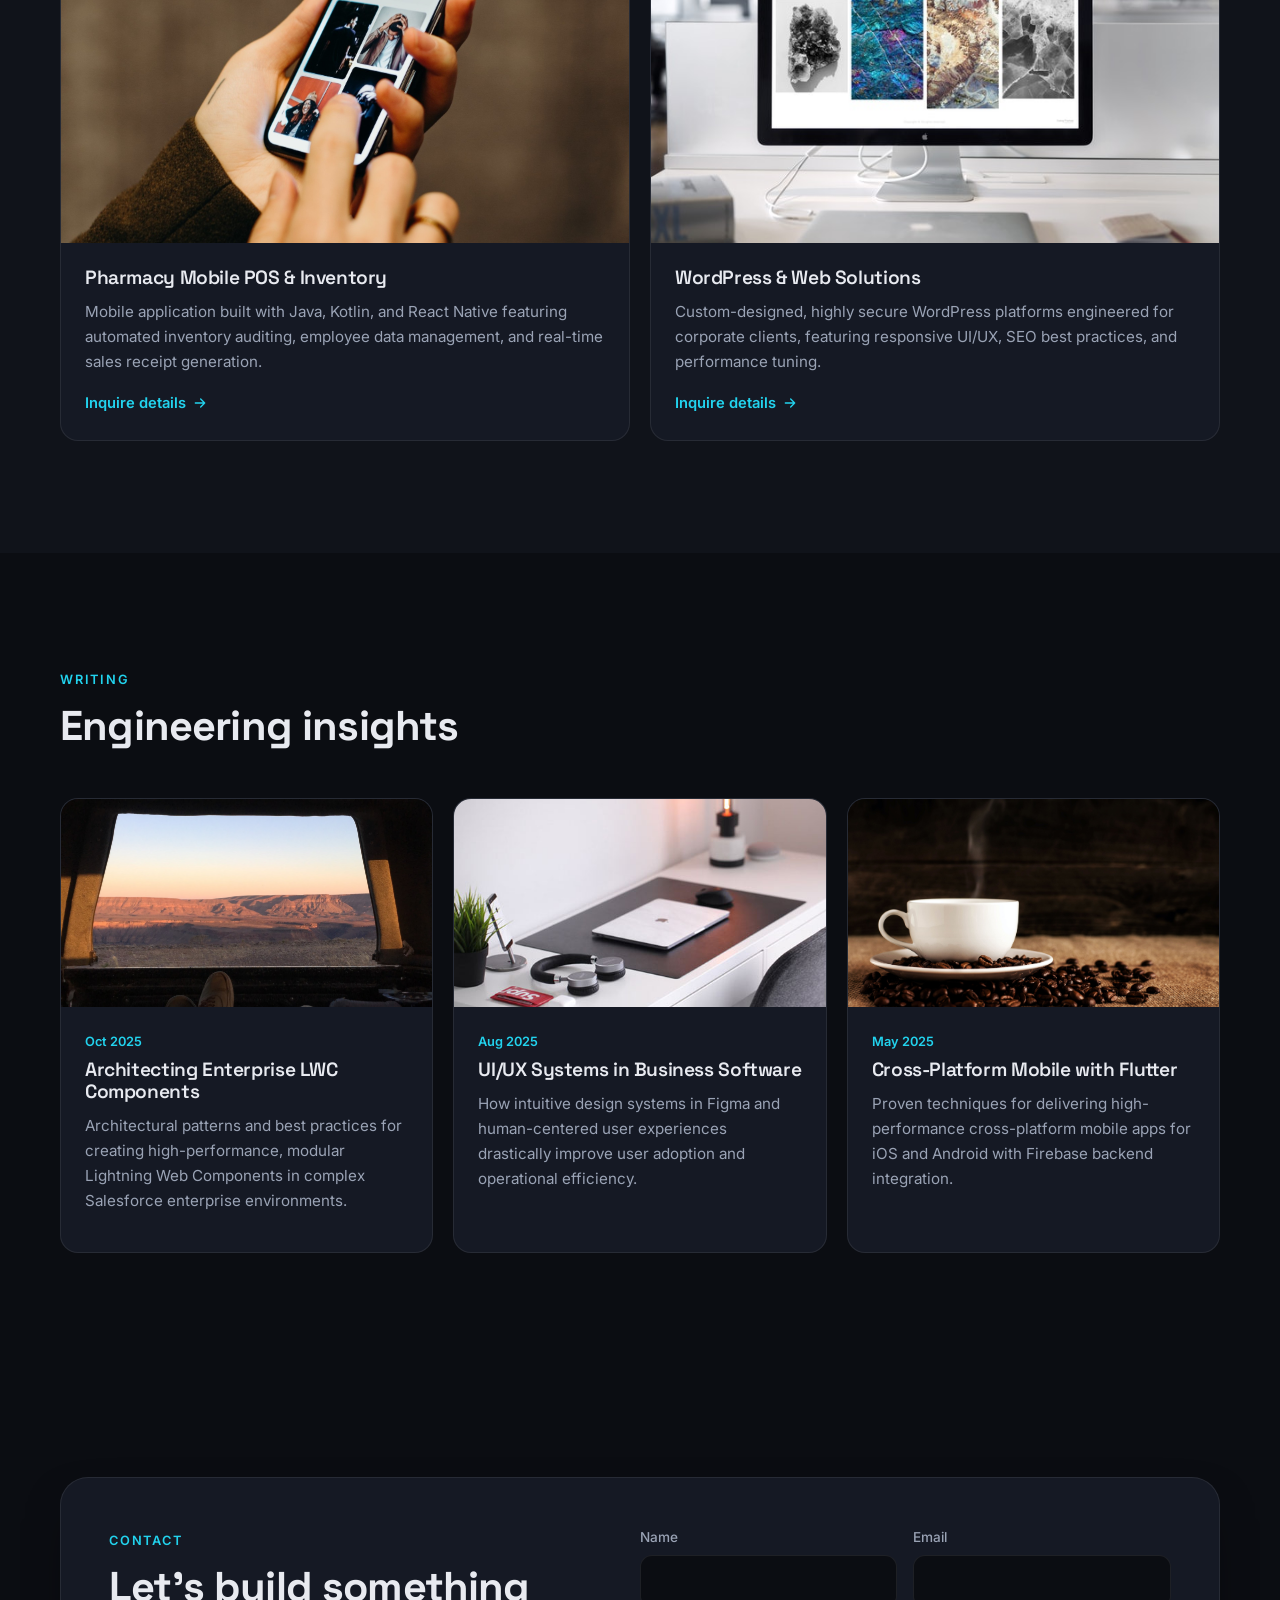
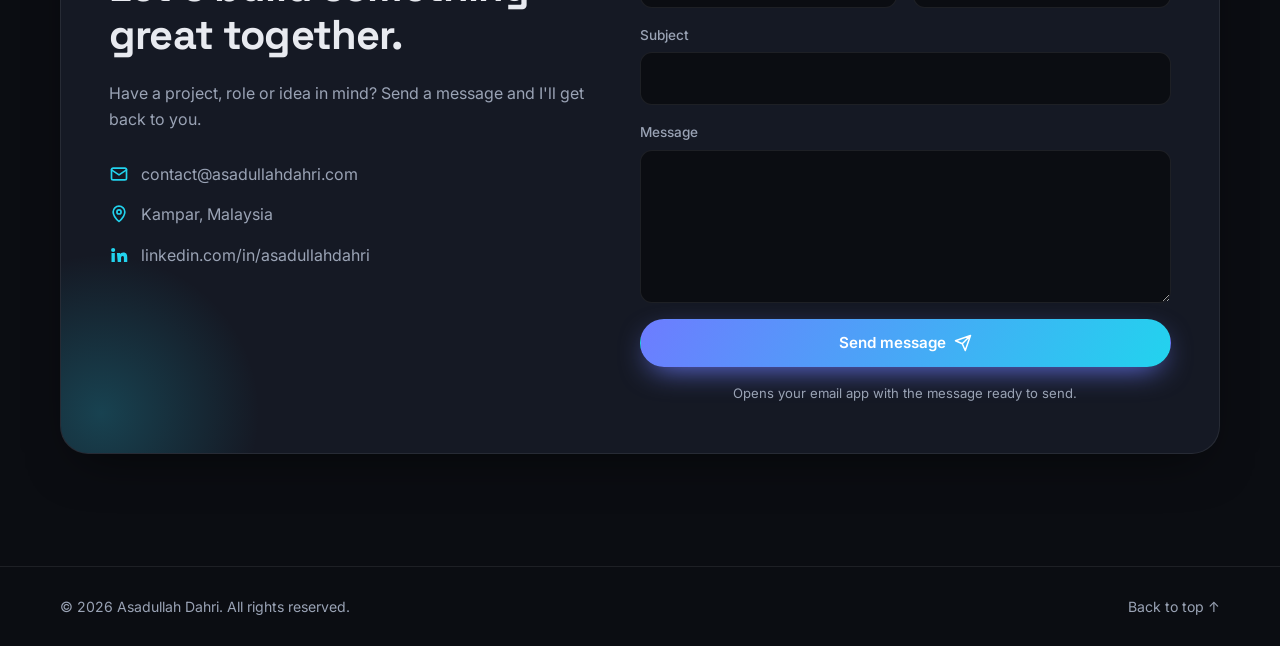
==== commit 8d406aeb: "Redesign site with modern single-page layout; remove CalmGuard pages - New scrolling layout with sti" ====
--- a/index.html
+++ b/index.html
@@ -1,478 +1,366 @@
-<!DOCTYPE html>
-<html lang="en">
-<head>
-    <meta charset="UTF-8">
-    <meta name="viewport" content="width=device-width, initial-scale=1.0">
-    <meta name="description" content="Willy Wonkas - Personal Portfolio Website Template" />
-	<meta name="keywords" content="blog, business card, creative, creative portfolio, cv theme, online resume, personal, portfolio, professional cv, responsive portfolio, resume, resume theme, vcard" />
-	<meta name="author" content="willy wonka" />
-    <title>Home - Asadullah Dahri</title>
-  <!--favicon-img--> 
-   <link rel="icon" type="image/png" href="images/AD Icon.png">
-   <!--favicon-img-->
-   <!--main css file should not be removed -->
-    <link rel="stylesheet" href="css/index.css">
-    <link rel="stylesheet" href="css/color-orange.css">
-    <!--main css file-->
-</head>
-<body>
-    <!--contains all the div-->
-    <div id="all">
-    <!--mouse  follower-->
-        <div class="cursor"></div>
-    <!--mouse  follower-->
-    <!--loader-->
-        <div id="loader">
-            <span class="color">Asadullah</span>Dahri 
-        </div>
-    <!--loader-end-->
-    <!--link-screen-->
-        <div id="breaker">
-        </div>
-        <div id="breaker-two">
-        </div>
-    <!--link-screen-->
-        <!--Main-Section-->
-        <!--Navigator-fullscreen-->
-        <div id="navigation-content">
-            <div class="logo">
-                <img src="images/AD Icon.png" alt="logo">
-            </div>
-            <div class="navigation-close">
-                <span class="close-first"></span>
-                <span class="close-second"></span>
-            </div>
-            <div class="navigation-links">
-                <a href="#header" data-text="HOME" id="home-link">HOME</a>
-                <a href="#about" data-text="ABOUT" id="about-link">ABOUT</a>
-                <a href="#services" data-text="SERVICES" id="services-link">SERVICES</a>
-                <a href="#portfolio" data-text="PORTFOLIO" id="portfolio-link">PORTFOLIO</a>
-                <a href="#blog" data-text="BLOGS" id="blog-link">BLOGS</a>
-                <a href="#contact" data-text="CONTACT" id="contact-link">CONTACT</a>
-            </div>
-        </div>
-        <!--Navigator-Fullscreen END-->
-          <!--Home Page-->
-        <!--Menubar-->
-        <div id="navigation-bar">
-            <img src="images/AD Icon.png" alt="logo">
-            <div class="menubar">
-                <span class="first-span"></span>
-                <span class="second-span"></span>
-                <span class="third-span"></span>
-            </div>
-        </div>
-        <!--Menubar End-->
-          <!--Header-->
-        <div id="header">
-            <div id="particles"></div>
-              <!--Social Media Links-->
-            <div class="social-media-links">
-                <a href="https://linkedin.com/in/asadullahdahri" target="_blank"><img src="images/linkedin logo.png" class="social-media" alt="linkedin-logo"></a>
-                <a href="https://x.com/asadullahdahrii" target="_blank"><img src="images/twitter logo.png" class="social-media" alt="twitter-logo"></a>
-                <a href="https://facebook.com/asadullahdahriii" target="_blank"><img src="images/facebook logo.png" class="social-media" alt="facebook-logo"></a>
-                <a href="https://instagram.com/asadullahdahriii" target="_blank"><img src="images/instagram logo.png" class="social-media" alt="instagram-logo"></a>
-                <a href="mailto:contact@asadullahdahri.com"><img src="images/mail.png" class="social-media" alt="email-logo"></a>
-            </div>
-            <!--Social Media Links end-->
-            <div class="header-content">
-                <div class="header-content-box">
-                <div class="firstline"><span class="color">Asadullah </span>Dahri</div>
-                <div class="secondline">
-                I'm a
-            <span class="txt-rotate color" data-period="1200"data-rotate='[ " Salesforce Developer.", " UI/UX Designer.", " Full-Stack Engineer." ]'></span>
-            <span class="slash">|</span>
-        </div>
-            </div>
-            </div>
-            <!--header image-->
-            <!-- <div class="header-image">
-            <img src="images/AD Image New.png" alt="Profile" class="responsive" width="2073" height="2073">
-            </div> -->
-            <!--header image end-->
-        </div>
-           <!--Header End-->
-        <!--About Section-->
-        <div id="about">
-            <div id="about-content">
-                <div class="about-header">
-                    About <span class="color">Me</span>
-                    <span class="header-caption">Get to Know <span class="color">me.</span></span>
-                </div>
-                <div class="about-main">
-                    <div class="about-first-paragraph">
-                        <span class="about-first-line">
-                            I'm a <span class="color">Salesforce Developer</span> & UI/UX Designer based in Kampar, Malaysia.
-                        </span>
-                        <br>
-                        <span class="about-second-line">
-                            Experienced Salesforce Developer with a robust software engineering background, specializing in building and customizing scalable Salesforce applications. Proficient in Java, JavaScript, Apex, SOQL, and Lightning Web Components (LWC), with hands-on experience in mobile app development using Flutter and Android. Skilled in creating user-centric applications and designing intuitive UI/UX interfaces that enhance engagement. A proven problem-solver committed to delivering high-quality solutions, improving team workflows, and ensuring project success.
-                        </span>
-                        <div class="cv">
-                            <a href="mailto:contact@asadullahdahri.com"><button>Get In <span class="index">Touch</span></button></a>
-                        </div>
-                    </div>
-                    <div class="about-img">
-                        <img src="images/about.jpg" alt="Asadullah Dahri">
-                    </div>
-                </div>
-            </div>
-
-            <!--Skills Section inside About-->
-            <div id="skills">
-                <div class="skills-header">
-                    My <span class="color">Skills</span>
-                    <span class="header-caption">Core <span class="color">Proficiencies.</span></span>
-                </div>
-                <div class="skills-content">
-                    <div class="skill-html skill">
-                        <div class="skill-text">
-                            <div class="html">Salesforce (LWC, Apex, SOQL, Visualforce)</div>
-                        </div>
-                        <div class="html-prog prog">
-                            <div class="html-progress" style="width: 95%;">95%</div>
-                        </div>
-                    </div>
-                    <div class="skill-html skill">
-                        <div class="skill-text">
-                            <div class="html">JavaScript & Modern Frontend</div>
-                        </div>
-                        <div class="html-prog prog">
-                            <div class="html-progress" style="width: 92%;">92%</div>
-                        </div>
-                    </div>
-                    <div class="skill-html skill">
-                        <div class="skill-text">
-                            <div class="html">Java & Software Architecture</div>
-                        </div>
-                        <div class="html-prog prog">
-                            <div class="html-progress" style="width: 90%;">90%</div>
-                        </div>
-                    </div>
-                    <div class="skill-html skill">
-                        <div class="skill-text">
-                            <div class="html">UI/UX Design & Prototyping (Figma, Adobe CC)</div>
-                        </div>
-                        <div class="html-prog prog">
-                            <div class="html-progress" style="width: 88%;">88%</div>
-                        </div>
-                    </div>
-                    <div class="skill-html skill">
-                        <div class="skill-text">
-                            <div class="html">Mobile Development (Flutter, Android, React Native)</div>
-                        </div>
-                        <div class="html-prog prog">
-                            <div class="html-progress" style="width: 85%;">85%</div>
-                        </div>
-                    </div>
-                    <div class="skill-html skill">
-                        <div class="skill-text">
-                            <div class="html">Backend & Cloud APIs (REST, SOAP, Firebase)</div>
-                        </div>
-                        <div class="html-prog prog">
-                            <div class="html-progress" style="width: 86%;">86%</div>
-                        </div>
-                    </div>
-                </div>
-            </div>
-
-            <!--Experience and Education Section-->
-            <div class="experience-education-container">
-                <!--Experience Column-->
-                <div class="timeline-column">
-                    <div class="timeline-title">
-                        Work <span class="color">Experience</span>
-                    </div>
-                    <div class="timeline-box">
-                        <div class="timeline-year color">Apr 2023 - Sep 2025</div>
-                        <div class="timeline-role">Team Lead & Jr Salesforce Developer</div>
-                        <div class="timeline-company">Webider Corp | USA (Remote)</div>
-                        <p class="timeline-desc">Led a team of UI/UX Designers and contributed to the engineering and maintenance of Salesforce applications utilizing JavaScript, Apex, and SOQL. Addressed impediments to workflow and maintained high-performance WordPress systems.</p>
-                    </div>
-                    <div class="timeline-box">
-                        <div class="timeline-year color">Apr 2021 - Mar 2023</div>
-                        <div class="timeline-role">WordPress Developer & UI/UX Designer</div>
-                        <div class="timeline-company">Webider Corp | USA (Remote)</div>
-                        <p class="timeline-desc">Engineered custom UI/UX designs for enterprise Salesforce applications that increased user engagement; developed secure and user-friendly corporate WordPress websites.</p>
-                    </div>
-                    <div class="timeline-box">
-                        <div class="timeline-year color">Mar 2022 - Oct 2023</div>
-                        <div class="timeline-role">Mobile App Development Instructor</div>
-                        <div class="timeline-company">NAVTTC, University of Sindh | Pakistan</div>
-                        <p class="timeline-desc">Instructed trainees in native Android development using Java and Kotlin, and mentored teams building cross-platform applications with Flutter.</p>
-                    </div>
-                    <div class="timeline-box">
-                        <div class="timeline-year color">2019 - 2021</div>
-                        <div class="timeline-role">Mobile & Android App Developer</div>
-                        <div class="timeline-company">ZetSol Technologies & GDH | Pakistan</div>
-                        <p class="timeline-desc">Developed full-stack mobile applications with Firebase integration, inventory tracking systems for retail pharmacy, and modern, intuitive interfaces.</p>
-                    </div>
-                </div>
-
-                <!--Education Column-->
-                <div class="timeline-column">
-                    <div class="timeline-title">
-                        Education & <span class="color">Credentials</span>
-                    </div>
-                    <div class="timeline-box">
-                        <div class="timeline-year color">Oct 2025 - Present</div>
-                        <div class="timeline-role">Master of Computer Science</div>
-                        <div class="timeline-company">Universiti Tunku Abdul Rahman | Malaysia</div>
-                        <p class="timeline-desc">Major in Artificial Intelligence and IoT. Conducting advanced research in "WiFi Energy Harvesting".</p>
-                    </div>
-                    <div class="timeline-box">
-                        <div class="timeline-year color">Jan 2016 - Feb 2020</div>
-                        <div class="timeline-role">B.S. in Software Engineering</div>
-                        <div class="timeline-company">University of Sindh | Pakistan</div>
-                        <p class="timeline-desc">Major in Computer Science and Object-Oriented Programming. Thesis: "SaniPal: An Innovative Application for Mitigating Health Risks in the Beauty Industry".</p>
-                    </div>
-                    <div class="timeline-box">
-                        <div class="timeline-year color">Sep 2020 - Feb 2021</div>
-                        <div class="timeline-role">Diploma in Information Technology</div>
-                        <div class="timeline-company">NVQF, CEAD, MUET | Pakistan</div>
-                        <p class="timeline-desc">Computer Graphics & Print. Mastered advanced branding techniques, UI/UX design, visual identities, and application interface redesigns.</p>
-                    </div>
-                    <div class="timeline-box">
-                        <div class="timeline-year color">Certifications & Honors</div>
-                        <div class="timeline-role">Salesforce Certified Associate</div>
-                        <div class="timeline-company">Salesforce Credentials & CEAD Award</div>
-                        <p class="timeline-desc">Official Salesforce Certified Associate. Awarded the prestigious Performance Award during Diploma studies at CEAD.</p>
-                    </div>
-                </div>
-            </div>
-
-            <!--Footer-->
-            <div class="footer">
-                <div class="footer-text">
-                    <img src="images/copyright.png" alt="copyright-img" class="images" height="14px"> 2026 Asadullah Dahri. All rights reserved.
-                </div>
-            </div>
-        </div>
-        <!--About Section End-->
-
-        <!--Services Section-->
-        <div id="services">
-            <div class="services-heading">
-                Services <span class="color">Offered</span>
-                <span class="header-caption">Specialized <span class="color">Solutions.</span></span>
-            </div>
-            <div class="services-content">
-                <div class="service">
-                    <div class="service-img">
-                        <img src="images/gear.png" alt="Salesforce Development">
-                    </div>
-                    <div class="service-description">
-                        <h2>Salesforce Development</h2>
-                        <p>Specialized enterprise solutions using Lightning Web Components (LWC), Apex triggers, SOQL optimization, Process Builder, and Salesforce DX customization.</p>
-                    </div>
-                </div>
-                <div class="service">
-                    <div class="service-img">
-                        <img src="images/bulb.png" alt="UI/UX & Web Design">
-                    </div>
-                    <div class="service-description">
-                        <h2>UI/UX & Web Design</h2>
-                        <p>Intuitive user interface and experience design utilizing Figma and Adobe Creative Cloud, plus responsive, secure WordPress development and optimization.</p>
-                    </div>
-                </div>
-                <div class="service">
-                    <div class="service-img">
-                        <img src="images/coding.png" alt="Mobile Development">
-                    </div>
-                    <div class="service-description">
-                        <h2>Mobile App Development</h2>
-                        <p>Robust native and cross-platform mobile apps using Flutter, Android (Java/Kotlin), and React Native integrated with Firebase and scalable cloud APIs.</p>
-                    </div>
-                </div>
-            </div>
-            <!--Footer-->
-            <div class="footer">
-                <div class="footer-text">
-                    <img src="images/copyright.png" alt="copyright-img" class="images" height="14px"> 2026 Asadullah Dahri. All rights reserved.
-                </div>
-            </div>
-        </div>
-        <!--Services Section End-->
-
-        <!--Portfolio Section-->
-        <div id="portfolio">
-            <div class="portfolio-header">
-                Portfolio <span class="color">Projects</span>
-                <span class="header-caption">Featured <span class="color">Works.</span></span>
-            </div>
-            <div id="portfolio-content">
-                <div class="portfolio portfolio-first">
-                    <div class="portfolio-image">
-                        <img src="images/portfolio-first.jpg" alt="Salesforce Applications">
-                    </div>
-                    <div class="portfolio-text">
-                        <h2>Salesforce Enterprise Apps & LWC</h2>
-                        <p>Custom Salesforce applications built with Lightning Web Components, Apex, and SOQL. Designed to streamline enterprise CRM workflows, automate data handling, and enhance user engagement.</p>
-                        <div class="button"><a href="mailto:contact@asadullahdahri.com"><button><span class="index">Inquire Details</span></button></a></div>
-                    </div>
-                </div>
-
-                <div class="portfolio portfolio-second">
-                    <div class="portfolio-image">
-                        <img src="images/portfolio-second.jpg" alt="SaniPal App">
-                    </div>
-                    <div class="portfolio-text">
-                        <h2>SaniPal - Health Risk Mitigation</h2>
-                        <p>Software Engineering thesis project. An innovative application designed for mitigating health and sanitation risks within the personal care and beauty industry with compliance tracking.</p>
-                        <div class="button"><a href="mailto:contact@asadullahdahri.com"><button><span class="index">Inquire Details</span></button></a></div>
-                    </div>
-                </div>
-
-                <div class="portfolio portfolio-third">
-                    <div class="portfolio-image">
-                        <img src="images/portfolio-third.jpg" alt="Mobile Inventory System">
-                    </div>
-                    <div class="portfolio-text">
-                        <h2>Pharmacy Mobile POS & Inventory</h2>
-                        <p>Mobile application built with Java, Kotlin, and React Native featuring automated inventory auditing, employee data management, and real-time sales receipt generation.</p>
-                        <div class="button"><a href="mailto:contact@asadullahdahri.com"><button><span class="index">Inquire Details</span></button></a></div>
-                    </div>
-                </div>
-
-                <div class="portfolio portfolio-fourth">
-                    <div class="portfolio-image">
-                        <img src="images/portfolio-fourth.jpg" alt="Corporate WordPress Development">
-                    </div>
-                    <div class="portfolio-text">
-                        <h2>WordPress & Web Solutions</h2>
-                        <p>Custom-designed, highly secure WordPress platforms engineered for corporate clients. Featuring responsive UI/UX, SEO best practices, and performance tuning.</p>
-                        <div class="button"><a href="mailto:contact@asadullahdahri.com"><button><span class="index">Inquire Details</span></button></a></div>
-                    </div>
-                </div>
-            </div>
-            <!--Footer-->
-            <div class="footer">
-                <div class="footer-text">
-                    <img src="images/copyright.png" alt="copyright-img" class="images" height="14px"> 2026 Asadullah Dahri. All rights reserved.
-                </div>
-            </div>
-        </div>
-        <!--Portfolio Section End-->
-
-        <!--Blog Section-->
-        <div id="blog">
-            <div class="blog-header">
-                Blogs & <span class="color">Articles</span>
-                <span class="header-caption">Engineering <span class="color">Insights.</span></span>
-            </div>
-            <div class="blog-content">
-                <div class="blogs">
-                    <div class="img">
-                        <img src="images/post-one.jpg" alt="Salesforce LWC">
-                        <div class="blog-date">Oct 2025</div>
-                    </div>
-                    <div class="blog-text">
-                        <h3>Architecting Enterprise LWC Components</h3>
-                        <p>Architectural patterns and best practices for creating high-performance, modular Lightning Web Components in complex Salesforce enterprise environments.</p>
-                    </div>
-                </div>
-
-                <div class="blogs">
-                    <div class="img">
-                        <img src="images/post-two.jpg" alt="UI/UX Design Systems">
-                        <div class="blog-date">Aug 2025</div>
-                    </div>
-                    <div class="blog-text">
-                        <h3>UI/UX Systems in Business Software</h3>
-                        <p>How intuitive design systems in Figma and human-centered user experiences drastically improve user adoption and operational efficiency.</p>
-                    </div>
-                </div>
-
-                <div class="blogs">
-                    <div class="img">
-                        <img src="images/post-three.jpg" alt="Cross-Platform Flutter">
-                        <div class="blog-date">May 2025</div>
-                    </div>
-                    <div class="blog-text">
-                        <h3>Cross-Platform Mobile with Flutter</h3>
-                        <p>Proven techniques for delivering high-performance cross-platform mobile apps for iOS and Android with Firebase backend integration.</p>
-                    </div>
-                </div>
-            </div>
-            <!--Footer-->
-            <div class="footer">
-                <div class="footer-text">
-                    <img src="images/copyright.png" alt="copyright-img" class="images" height="14px"> 2026 Asadullah Dahri. All rights reserved.
-                </div>
-            </div>
-        </div>
-        <!--Blog Section End-->
-
-        <!--Contact Section-->
-        <div id="contact">
-            <div class="contact-header">
-                Contact <span class="color">Me</span>
-                <span class="header-caption">Get in <span class="color">Touch.</span></span>
-            </div>
-            <div class="contact-content">
-                <div class="contact-info">
-                    <div class="contact-info-header">
-                        Contact Information
-                    </div>
-                    <div class="contect-info-content-line">
-                        <img src="images/icon-name.png" class="icon" alt="name-icon">
-                        <div class="contact-info-icon-text">
-                            <h6>Name</h6>
-                            <p>Asadullah Dahri</p>
-                        </div>
-                    </div>
-                    <div class="contect-info-content-line">
-                        <img src="images/icon-location.png" class="icon" alt="location-icon">
-                        <div class="contact-info-icon-text">
-                            <h6>Location</h6>
-                            <p>Kampar, Malaysia</p>
-                        </div>
-                    </div>
-                    <div class="contect-info-content-line">
-                        <img src="images/icon-email.png" class="icon" alt="email-icon">
-                        <div class="contact-info-icon-text">
-                            <h6>Email</h6>
-                            <p>contact@asadullahdahri.com</p>
-                        </div>
-                    </div>
-                </div>
-
-                <div class="contact-form">
-                    <div class="form-header">
-                        Send a Message
-                    </div>
-                    <form id="contactForm" action="mailto:contact@asadullahdahri.com" method="post" enctype="text/plain">
-                        <div class="input-line">
-                            <input id="form-name" type="text" placeholder="Your Name" class="input-name" required>
-                            <input id="form-email" type="email" placeholder="Your Email" class="input-name" required>
-                        </div>
-                        <input type="text" id="form-subject" placeholder="Subject" class="input-subject" required>
-                        <textarea id="form-message" class="input-textarea" placeholder="Your Message" required></textarea>
-                        <button type="submit" id="form-submit">Send Message</button>
-                    </form>
-                </div>
-            </div>
-            <!--Footer-->
-            <div class="footer">
-                <div class="footer-text">
-                    <img src="images/copyright.png" alt="copyright-img" class="images" height="14px"> 2026 Asadullah Dahri. All rights reserved.
-                </div>
-            </div>
-        </div>
-        <!--Contact Section End-->
-
-        <!--HomePage End-->
-        <!--Main-Section End-->
-    </div>
-    <!--scripts-->
-    <script src="js/jquery.min.js"></script>
-    <script src="https://cdnjs.cloudflare.com/ajax/libs/gsap/3.2.6/gsap.min.js"></script>
-    <script src="js/particles.min.js"></script>
-    <script src="js/index.js"></script>
-    <!--particles script-->
-    <script>
-  particlesJS("particles", {"particles":{"number":{"value":40,"density":{"enable":true,"value_area":800}},"color":{"value":"#ffffff"},"shape":{"type":"circle","stroke":{"width":0,"color":"#000000"},"polygon":{"nb_sides":5},"image":{"src":"img/github.svg","width":100,"height":100}},"opacity":{"value":0.5,"random":false,"anim":{"enable":false,"speed":1,"opacity_min":0.1,"sync":false}},"size":{"value":3,"random":true,"anim":{"enable":false,"speed":40,"size_min":0.1,"sync":false}},"line_linked":{"enable":true,"distance":150,"color":"#ffffff","opacity":0.4,"width":1},"move":{"enable":true,"speed":6,"direction":"none","random":false,"straight":false,"out_mode":"out","bounce":false,"attract":{"enable":false,"rotateX":600,"rotateY":1200}}},"interactivity":{"detect_on":"canvas","events":{"onhover":{"enable":true,"mode":"repulse"},"onclick":{"enable":true,"mode":"push"},"resize":true},"modes":{"grab":{"distance":400,"line_linked":{"opacity":1}},"bubble":{"distance":400,"size":40,"duration":2,"opacity":8,"speed":3},"repulse":{"distance":200,"duration":0.4},"push":{"particles_nb":4},"remove":{"particles_nb":2}}},"retina_detect":true});
-    </script>
-
-</body>
-</html>+<!DOCTYPE html>
+<html lang="en">
+<head>
+  <meta charset="UTF-8">
+  <meta name="viewport" content="width=device-width, initial-scale=1.0">
+  <title>Asadullah Dahri — Salesforce Developer & UI/UX Designer</title>
+  <meta name="description" content="Asadullah Dahri — Salesforce Developer, UI/UX Designer and Full-Stack Engineer based in Kampar, Malaysia.">
+  <meta name="author" content="Asadullah Dahri">
+  <meta property="og:title" content="Asadullah Dahri — Salesforce Developer & UI/UX Designer">
+  <meta property="og:description" content="Salesforce, UI/UX and mobile engineering. Building scalable, user-centric software.">
+  <meta property="og:image" content="images/portrait.jpg">
+  <meta name="theme-color" content="#0b0d12">
+  <link rel="icon" type="image/png" href="images/AD Icon.png">
+  <link rel="preconnect" href="https://fonts.googleapis.com">
+  <link rel="preconnect" href="https://fonts.gstatic.com" crossorigin>
+  <link href="https://fonts.googleapis.com/css2?family=Inter:wght@400;500;600&family=Space+Grotesk:wght@500;600;700&display=swap" rel="stylesheet">
+  <link rel="stylesheet" href="css/style.css">
+  <script>
+    try { var t = localStorage.getItem('theme'); if (t) document.documentElement.setAttribute('data-theme', t); } catch (e) {}
+  </script>
+</head>
+<body>
+  <a class="skip" href="#main">Skip to content</a>
+
+  <!-- Header / Nav -->
+  <header class="nav" id="top">
+    <div class="container nav-inner">
+      <a href="#top" class="brand" aria-label="Asadullah Dahri — home">
+        <img src="images/AD Icon.png" alt="" width="32" height="32">
+        <span>Asadullah<b>.</b></span>
+      </a>
+      <nav class="nav-links" id="nav-links" aria-label="Primary">
+        <a href="#about">About</a>
+        <a href="#experience">Experience</a>
+        <a href="#services">Services</a>
+        <a href="#work">Work</a>
+        <a href="#writing">Writing</a>
+        <a href="#contact">Contact</a>
+      </nav>
+      <div class="nav-actions">
+        <button class="icon-btn" id="theme-toggle" aria-label="Toggle colour theme">
+          <svg class="i-sun" viewBox="0 0 24 24" aria-hidden="true"><circle cx="12" cy="12" r="4"/><path d="M12 2v2M12 20v2M4.9 4.9l1.4 1.4M17.7 17.7l1.4 1.4M2 12h2M20 12h2M4.9 19.1l1.4-1.4M17.7 6.3l1.4-1.4"/></svg>
+          <svg class="i-moon" viewBox="0 0 24 24" aria-hidden="true"><path d="M21 12.8A9 9 0 1 1 11.2 3a7 7 0 0 0 9.8 9.8z"/></svg>
+        </button>
+        <a href="#contact" class="btn btn-sm btn-primary hide-sm">Let's talk</a>
+        <button class="icon-btn menu-btn" id="menu-btn" aria-label="Open menu" aria-expanded="false" aria-controls="nav-links">
+          <span></span><span></span>
+        </button>
+      </div>
+    </div>
+  </header>
+
+  <main id="main">
+    <!-- Hero -->
+    <section class="hero">
+      <div class="hero-glow" aria-hidden="true"></div>
+      <div class="container hero-grid">
+        <div class="hero-copy reveal">
+          <span class="pill"><span class="dot"></span> Open to new opportunities</span>
+          <h1>Hi, I'm <span class="grad">Asadullah Dahri</span>.<br>I build software people enjoy using.</h1>
+          <p class="lead">
+            <span class="rotator" data-words='["Salesforce Developer","UI/UX Designer","Full-Stack Engineer"]'>Salesforce Developer</span>
+            based in Kampar, Malaysia — crafting scalable Salesforce apps, mobile experiences and intuitive interfaces.
+          </p>
+          <div class="hero-cta">
+            <a href="#work" class="btn btn-primary">View my work
+              <svg viewBox="0 0 24 24" aria-hidden="true"><path d="M5 12h14M13 6l6 6-6 6"/></svg>
+            </a>
+            <a href="mailto:contact@asadullahdahri.com" class="btn btn-ghost">Get in touch</a>
+          </div>
+          <ul class="socials" aria-label="Social profiles">
+            <li><a href="https://linkedin.com/in/asadullahdahri" target="_blank" rel="noopener" aria-label="LinkedIn"><svg viewBox="0 0 24 24"><path d="M4.98 3.5a2.5 2.5 0 1 1 0 5 2.5 2.5 0 0 1 0-5zM3 9.5h4v11H3zM9.5 9.5h3.8v1.6h.06c.53-1 1.83-2.06 3.77-2.06 4.03 0 4.77 2.65 4.77 6.1v5.36h-4v-4.75c0-1.13-.02-2.6-1.58-2.6-1.59 0-1.83 1.24-1.83 2.52v4.83h-4z" class="fill"/></svg></a></li>
+            <li><a href="https://github.com/Asadullahdahri" target="_blank" rel="noopener" aria-label="GitHub"><svg viewBox="0 0 24 24"><path class="fill" d="M12 2a10 10 0 0 0-3.16 19.49c.5.09.68-.22.68-.48v-1.7c-2.78.6-3.37-1.34-3.37-1.34-.45-1.16-1.11-1.47-1.11-1.47-.91-.62.07-.6.07-.6 1 .07 1.53 1.03 1.53 1.03.9 1.52 2.34 1.08 2.91.83.09-.65.35-1.08.63-1.33-2.22-.25-4.55-1.11-4.55-4.94 0-1.09.39-1.98 1.03-2.68-.1-.26-.45-1.27.1-2.65 0 0 .84-.27 2.75 1.02a9.6 9.6 0 0 1 5 0c1.91-1.3 2.75-1.02 2.75-1.02.55 1.38.2 2.4.1 2.65.64.7 1.03 1.59 1.03 2.68 0 3.84-2.34 4.68-4.57 4.93.36.31.68.92.68 1.85v2.75c0 .27.18.58.69.48A10 10 0 0 0 12 2z"/></svg></a></li>
+            <li><a href="https://x.com/asadullahdahrii" target="_blank" rel="noopener" aria-label="X (Twitter)"><svg viewBox="0 0 24 24"><path class="fill" d="M17.75 3h3.07l-6.7 7.66L22 21h-6.17l-4.83-6.32L5.47 21H2.4l7.17-8.2L2 3h6.33l4.37 5.77zm-1.08 16.17h1.7L7.4 4.73H5.58z"/></svg></a></li>
+            <li><a href="https://instagram.com/asadullahdahriii" target="_blank" rel="noopener" aria-label="Instagram"><svg viewBox="0 0 24 24"><rect x="3" y="3" width="18" height="18" rx="5"/><circle cx="12" cy="12" r="4"/><circle cx="17.5" cy="6.5" r="1" class="fill"/></svg></a></li>
+            <li><a href="https://facebook.com/asadullahdahriii" target="_blank" rel="noopener" aria-label="Facebook"><svg viewBox="0 0 24 24"><path class="fill" d="M14 8.5V6.8c0-.8.5-1 .9-1H17V2.1L14.1 2C10.9 2 10.2 4.4 10.2 6v2.5H8v3.8h2.2V22H14v-9.7h2.9l.4-3.8z"/></svg></a></li>
+          </ul>
+        </div>
+        <div class="hero-visual reveal">
+          <div class="portrait">
+            <img src="images/portrait.jpg" alt="Portrait of Asadullah Dahri" width="800" height="1030">
+          </div>
+          <div class="float-card fc-1">
+            <strong>5+ yrs</strong><span>building software</span>
+          </div>
+          <div class="float-card fc-2">
+            <svg viewBox="0 0 24 24" aria-hidden="true"><path d="M9 12l2 2 4-4"/><circle cx="12" cy="12" r="9"/></svg>
+            <span>Salesforce Certified</span>
+          </div>
+        </div>
+      </div>
+      <div class="container">
+        <ul class="stack-strip" aria-label="Tech stack">
+          <li>Salesforce</li><li>Apex</li><li>LWC</li><li>SOQL</li><li>JavaScript</li><li>Java</li><li>Kotlin</li><li>Flutter</li><li>React Native</li><li>Firebase</li><li>Figma</li><li>WordPress</li>
+        </ul>
+      </div>
+    </section>
+
+    <!-- About -->
+    <section id="about" class="section">
+      <div class="container about-grid">
+        <div class="reveal">
+          <p class="eyebrow">About me</p>
+          <h2>Engineer at heart, designer by habit.</h2>
+          <p class="muted">
+            Experienced Salesforce Developer with a robust software engineering background, specializing in building and customizing scalable Salesforce applications. Proficient in Java, JavaScript, Apex, SOQL, and Lightning Web Components (LWC), with hands-on experience in mobile app development using Flutter and Android.
+          </p>
+          <p class="muted">
+            Skilled in creating user-centric applications and designing intuitive UI/UX interfaces that enhance engagement. A proven problem-solver committed to delivering high-quality solutions, improving team workflows, and ensuring project success.
+          </p>
+          <div class="stats">
+            <div><strong>5+</strong><span>Years experience</span></div>
+            <div><strong>4</strong><span>Companies &amp; institutes</span></div>
+            <div><strong>MSc</strong><span>AI &amp; IoT, in progress</span></div>
+          </div>
+        </div>
+        <div class="skills reveal">
+          <h3>Core proficiencies</h3>
+          <ul class="skill-list">
+            <li><div class="skill-row"><span>Salesforce (LWC, Apex, SOQL, Visualforce)</span><b>95%</b></div><div class="bar"><i style="--w:95%"></i></div></li>
+            <li><div class="skill-row"><span>JavaScript &amp; Modern Frontend</span><b>92%</b></div><div class="bar"><i style="--w:92%"></i></div></li>
+            <li><div class="skill-row"><span>Java &amp; Software Architecture</span><b>90%</b></div><div class="bar"><i style="--w:90%"></i></div></li>
+            <li><div class="skill-row"><span>UI/UX Design &amp; Prototyping (Figma, Adobe CC)</span><b>88%</b></div><div class="bar"><i style="--w:88%"></i></div></li>
+            <li><div class="skill-row"><span>Backend &amp; Cloud APIs (REST, SOAP, Firebase)</span><b>86%</b></div><div class="bar"><i style="--w:86%"></i></div></li>
+            <li><div class="skill-row"><span>Mobile (Flutter, Android, React Native)</span><b>85%</b></div><div class="bar"><i style="--w:85%"></i></div></li>
+          </ul>
+        </div>
+      </div>
+    </section>
+
+    <!-- Experience & Education -->
+    <section id="experience" class="section alt">
+      <div class="container">
+        <div class="section-head reveal">
+          <p class="eyebrow">Journey</p>
+          <h2>Experience &amp; education</h2>
+        </div>
+        <div class="timeline-grid">
+          <div class="reveal">
+            <h3 class="col-title">Work experience</h3>
+            <ol class="timeline">
+              <li>
+                <span class="when">Apr 2023 — Sep 2025</span>
+                <h4>Team Lead &amp; Jr Salesforce Developer</h4>
+                <p class="where">Webider Corp · USA (Remote)</p>
+                <p>Led a team of UI/UX Designers and contributed to the engineering and maintenance of Salesforce applications utilizing JavaScript, Apex, and SOQL. Addressed impediments to workflow and maintained high-performance WordPress systems.</p>
+              </li>
+              <li>
+                <span class="when">Apr 2021 — Mar 2023</span>
+                <h4>WordPress Developer &amp; UI/UX Designer</h4>
+                <p class="where">Webider Corp · USA (Remote)</p>
+                <p>Engineered custom UI/UX designs for enterprise Salesforce applications that increased user engagement; developed secure and user-friendly corporate WordPress websites.</p>
+              </li>
+              <li>
+                <span class="when">Mar 2022 — Oct 2023</span>
+                <h4>Mobile App Development Instructor</h4>
+                <p class="where">NAVTTC, University of Sindh · Pakistan</p>
+                <p>Instructed trainees in native Android development using Java and Kotlin, and mentored teams building cross-platform applications with Flutter.</p>
+              </li>
+              <li>
+                <span class="when">2019 — 2021</span>
+                <h4>Mobile &amp; Android App Developer</h4>
+                <p class="where">ZetSol Technologies &amp; GDH · Pakistan</p>
+                <p>Developed full-stack mobile applications with Firebase integration, inventory tracking systems for retail pharmacy, and modern, intuitive interfaces.</p>
+              </li>
+            </ol>
+          </div>
+          <div class="reveal">
+            <h3 class="col-title">Education &amp; credentials</h3>
+            <ol class="timeline">
+              <li>
+                <span class="when">Oct 2025 — Present</span>
+                <h4>Master of Computer Science</h4>
+                <p class="where">Universiti Tunku Abdul Rahman · Malaysia</p>
+                <p>Major in Artificial Intelligence and IoT. Conducting advanced research in "WiFi Energy Harvesting".</p>
+              </li>
+              <li>
+                <span class="when">Sep 2020 — Feb 2021</span>
+                <h4>Diploma in Information Technology</h4>
+                <p class="where">NVQF, CEAD, MUET · Pakistan</p>
+                <p>Computer Graphics &amp; Print. Mastered advanced branding techniques, UI/UX design, visual identities, and application interface redesigns.</p>
+              </li>
+              <li>
+                <span class="when">Jan 2016 — Feb 2020</span>
+                <h4>B.S. in Software Engineering</h4>
+                <p class="where">University of Sindh · Pakistan</p>
+                <p>Major in Computer Science and Object-Oriented Programming. Thesis: "SaniPal: An Innovative Application for Mitigating Health Risks in the Beauty Industry".</p>
+              </li>
+              <li>
+                <span class="when">Certifications &amp; honors</span>
+                <h4>Salesforce Certified Associate</h4>
+                <p class="where">Salesforce Credentials &amp; CEAD Award</p>
+                <p>Official Salesforce Certified Associate. Awarded the Performance Award during Diploma studies at CEAD.</p>
+              </li>
+            </ol>
+          </div>
+        </div>
+      </div>
+    </section>
+
+    <!-- Services -->
+    <section id="services" class="section">
+      <div class="container">
+        <div class="section-head reveal">
+          <p class="eyebrow">Services</p>
+          <h2>How I can help</h2>
+        </div>
+        <div class="cards-3">
+          <article class="card service reveal">
+            <div class="ico"><svg viewBox="0 0 24 24" aria-hidden="true"><path d="M17.5 19a4.5 4.5 0 1 0-1.4-8.78A6 6 0 0 0 4.5 12.5 3.5 3.5 0 0 0 6 19z"/></svg></div>
+            <h3>Salesforce Development</h3>
+            <p>Specialized enterprise solutions using Lightning Web Components (LWC), Apex triggers, SOQL optimization, Process Builder, and Salesforce DX customization.</p>
+          </article>
+          <article class="card service reveal">
+            <div class="ico"><svg viewBox="0 0 24 24" aria-hidden="true"><path d="M12 19l7-7 3 3-7 7z"/><path d="M18 13l-1.5-7.5L2 2l3.5 14.5L13 18z"/><circle cx="11" cy="11" r="2"/></svg></div>
+            <h3>UI/UX &amp; Web Design</h3>
+            <p>Intuitive user interface and experience design utilizing Figma and Adobe Creative Cloud, plus responsive, secure WordPress development and optimization.</p>
+          </article>
+          <article class="card service reveal">
+            <div class="ico"><svg viewBox="0 0 24 24" aria-hidden="true"><rect x="6" y="2" width="12" height="20" rx="2.5"/><path d="M11 18h2"/></svg></div>
+            <h3>Mobile App Development</h3>
+            <p>Robust native and cross-platform mobile apps using Flutter, Android (Java/Kotlin), and React Native integrated with Firebase and scalable cloud APIs.</p>
+          </article>
+        </div>
+      </div>
+    </section>
+
+    <!-- Work -->
+    <section id="work" class="section alt">
+      <div class="container">
+        <div class="section-head reveal">
+          <p class="eyebrow">Selected work</p>
+          <h2>Featured projects</h2>
+        </div>
+
+        <div class="featured">
+          <article class="card project-feature reveal">
+            <div class="pf-tag">AI · Open source</div>
+            <h3>CalmInbox</h3>
+            <p>Serverless AI email triage agent powered by Gemini. Analyzes email text, attached poster images, and PDFs in Gmail, then routes prioritized alerts to Discord, Google Chat, Telegram, or WhatsApp.</p>
+            <ul class="tags"><li>JavaScript</li><li>Gemini</li><li>Gmail</li><li>Serverless</li></ul>
+            <a class="link" href="https://github.com/Asadullahdahri/CalmInbox" target="_blank" rel="noopener">View on GitHub <svg viewBox="0 0 24 24" aria-hidden="true"><path d="M7 17L17 7M8 7h9v9"/></svg></a>
+          </article>
+          <article class="card project-feature reveal">
+            <div class="pf-tag">AI · Security</div>
+            <h3>CalmGuard AI</h3>
+            <p>Serverless AI email agent that analyzes Gmail messages, attachments and PDFs to detect scam emails, then raises alerts to Discord.</p>
+            <ul class="tags"><li>JavaScript</li><li>Gemini</li><li>Scam detection</li></ul>
+            <a class="link" href="https://github.com/Asadullahdahri/CalmGuard-AI" target="_blank" rel="noopener">View on GitHub <svg viewBox="0 0 24 24" aria-hidden="true"><path d="M7 17L17 7M8 7h9v9"/></svg></a>
+          </article>
+        </div>
+
+        <div class="cards-2">
+          <article class="card project reveal">
+            <div class="thumb"><img src="images/portfolio-first.jpg" alt="" loading="lazy"></div>
+            <div class="body">
+              <h3>Salesforce Enterprise Apps &amp; LWC</h3>
+              <p>Custom Salesforce applications built with Lightning Web Components, Apex, and SOQL — designed to streamline enterprise CRM workflows, automate data handling, and enhance user engagement.</p>
+              <a class="link" href="mailto:contact@asadullahdahri.com?subject=Inquiry%3A%20Salesforce%20Enterprise%20Apps">Inquire details <svg viewBox="0 0 24 24" aria-hidden="true"><path d="M5 12h14M13 6l6 6-6 6"/></svg></a>
+            </div>
+          </article>
+          <article class="card project reveal">
+            <div class="thumb"><img src="images/portfolio-second.jpg" alt="" loading="lazy"></div>
+            <div class="body">
+              <h3>SaniPal — Health Risk Mitigation</h3>
+              <p>Software Engineering thesis project. An application for mitigating health and sanitation risks within the personal care and beauty industry, with compliance tracking.</p>
+              <a class="link" href="mailto:contact@asadullahdahri.com?subject=Inquiry%3A%20SaniPal">Inquire details <svg viewBox="0 0 24 24" aria-hidden="true"><path d="M5 12h14M13 6l6 6-6 6"/></svg></a>
+            </div>
+          </article>
+          <article class="card project reveal">
+            <div class="thumb"><img src="images/portfolio-third.jpg" alt="" loading="lazy"></div>
+            <div class="body">
+              <h3>Pharmacy Mobile POS &amp; Inventory</h3>
+              <p>Mobile application built with Java, Kotlin, and React Native featuring automated inventory auditing, employee data management, and real-time sales receipt generation.</p>
+              <a class="link" href="mailto:contact@asadullahdahri.com?subject=Inquiry%3A%20Pharmacy%20POS">Inquire details <svg viewBox="0 0 24 24" aria-hidden="true"><path d="M5 12h14M13 6l6 6-6 6"/></svg></a>
+            </div>
+          </article>
+          <article class="card project reveal">
+            <div class="thumb"><img src="images/portfolio-fourth.jpg" alt="" loading="lazy"></div>
+            <div class="body">
+              <h3>WordPress &amp; Web Solutions</h3>
+              <p>Custom-designed, highly secure WordPress platforms engineered for corporate clients, featuring responsive UI/UX, SEO best practices, and performance tuning.</p>
+              <a class="link" href="mailto:contact@asadullahdahri.com?subject=Inquiry%3A%20WordPress%20Solutions">Inquire details <svg viewBox="0 0 24 24" aria-hidden="true"><path d="M5 12h14M13 6l6 6-6 6"/></svg></a>
+            </div>
+          </article>
+        </div>
+      </div>
+    </section>
+
+    <!-- Writing -->
+    <section id="writing" class="section">
+      <div class="container">
+        <div class="section-head reveal">
+          <p class="eyebrow">Writing</p>
+          <h2>Engineering insights</h2>
+        </div>
+        <div class="cards-3">
+          <article class="card post reveal">
+            <div class="thumb"><img src="images/post-one.jpg" alt="" loading="lazy"></div>
+            <div class="body">
+              <time>Oct 2025</time>
+              <h3>Architecting Enterprise LWC Components</h3>
+              <p>Architectural patterns and best practices for creating high-performance, modular Lightning Web Components in complex Salesforce enterprise environments.</p>
+            </div>
+          </article>
+          <article class="card post reveal">
+            <div class="thumb"><img src="images/post-two.jpg" alt="" loading="lazy"></div>
+            <div class="body">
+              <time>Aug 2025</time>
+              <h3>UI/UX Systems in Business Software</h3>
+              <p>How intuitive design systems in Figma and human-centered user experiences drastically improve user adoption and operational efficiency.</p>
+            </div>
+          </article>
+          <article class="card post reveal">
+            <div class="thumb"><img src="images/post-three.jpg" alt="" loading="lazy"></div>
+            <div class="body">
+              <time>May 2025</time>
+              <h3>Cross-Platform Mobile with Flutter</h3>
+              <p>Proven techniques for delivering high-performance cross-platform mobile apps for iOS and Android with Firebase backend integration.</p>
+            </div>
+          </article>
+        </div>
+      </div>
+    </section>
+
+    <!-- Contact -->
+    <section id="contact" class="section">
+      <div class="container">
+        <div class="contact-card reveal">
+          <div class="contact-info">
+            <p class="eyebrow">Contact</p>
+            <h2>Let's build something great together.</h2>
+            <p class="muted">Have a project, role or idea in mind? Send a message and I'll get back to you.</p>
+            <ul class="info-list">
+              <li><svg viewBox="0 0 24 24" aria-hidden="true"><rect x="3" y="5" width="18" height="14" rx="2"/><path d="M3 7l9 6 9-6"/></svg><a href="mailto:contact@asadullahdahri.com">contact@asadullahdahri.com</a></li>
+              <li><svg viewBox="0 0 24 24" aria-hidden="true"><path d="M12 21s-7-6.2-7-11.5a7 7 0 0 1 14 0C19 14.8 12 21 12 21z"/><circle cx="12" cy="9.5" r="2.5"/></svg><span>Kampar, Malaysia</span></li>
+              <li><svg viewBox="0 0 24 24" aria-hidden="true"><path class="fill" d="M4.98 3.5a2.5 2.5 0 1 1 0 5 2.5 2.5 0 0 1 0-5zM3 9.5h4v11H3zM9.5 9.5h3.8v1.6h.06c.53-1 1.83-2.06 3.77-2.06 4.03 0 4.77 2.65 4.77 6.1v5.36h-4v-4.75c0-1.13-.02-2.6-1.58-2.6-1.59 0-1.83 1.24-1.83 2.52v4.83h-4z"/></svg><a href="https://linkedin.com/in/asadullahdahri" target="_blank" rel="noopener">linkedin.com/in/asadullahdahri</a></li>
+            </ul>
+          </div>
+          <form class="contact-form" id="contact-form" novalidate>
+            <div class="row">
+              <label>Name<input name="name" type="text" autocomplete="name" required></label>
+              <label>Email<input name="email" type="email" autocomplete="email" required></label>
+            </div>
+            <label>Subject<input name="subject" type="text" required></label>
+            <label>Message<textarea name="message" rows="5" required></textarea></label>
+            <button type="submit" class="btn btn-primary btn-block">Send message
+              <svg viewBox="0 0 24 24" aria-hidden="true"><path d="M22 2L11 13M22 2l-7 20-4-9-9-4z"/></svg>
+            </button>
+            <p class="form-note" id="form-note" role="status">Opens your email app with the message ready to send.</p>
+          </form>
+        </div>
+      </div>
+    </section>
+  </main>
+
+  <footer class="footer">
+    <div class="container footer-inner">
+      <p>© <span id="year">2026</span> Asadullah Dahri. All rights reserved.</p>
+      <a href="#top" class="to-top">Back to top ↑</a>
+    </div>
+  </footer>
+
+  <script src="js/main.js" defer></script>
+</body>
+</html>
--- a/css/style.css
+++ b/css/style.css
@@ -0,0 +1,307 @@
+/* ===== Tokens ===== */
+:root {
+  --bg: #0b0d12;
+  --bg-alt: #10131a;
+  --surface: #151924;
+  --surface-2: #1b2030;
+  --border: rgba(255, 255, 255, 0.08);
+  --text: #e8eaf0;
+  --muted: #9aa3b5;
+  --accent: #6d7cff;
+  --accent-2: #22d3ee;
+  --grad: linear-gradient(120deg, var(--accent), var(--accent-2));
+  --shadow: 0 20px 50px -20px rgba(0, 0, 0, 0.6);
+  --radius: 18px;
+  --nav-h: 68px;
+  color-scheme: dark;
+}
+:root[data-theme="light"] {
+  --bg: #f7f8fb;
+  --bg-alt: #eef1f7;
+  --surface: #ffffff;
+  --surface-2: #f2f4f9;
+  --border: rgba(15, 23, 42, 0.09);
+  --text: #0f172a;
+  --muted: #55607a;
+  --accent: #4f5bff;
+  --accent-2: #0891b2;
+  --shadow: 0 20px 50px -24px rgba(15, 23, 42, 0.25);
+  color-scheme: light;
+}
+
+/* ===== Base ===== */
+*, *::before, *::after { box-sizing: border-box; }
+html { scroll-behavior: smooth; scroll-padding-top: calc(var(--nav-h) + 12px); }
+body {
+  margin: 0;
+  font-family: "Inter", system-ui, -apple-system, Segoe UI, Roboto, sans-serif;
+  font-size: 16px;
+  line-height: 1.65;
+  background: var(--bg);
+  color: var(--text);
+  -webkit-font-smoothing: antialiased;
+  transition: background-color .3s, color .3s;
+  overflow-x: hidden;
+}
+img { max-width: 100%; display: block; }
+a { color: inherit; text-decoration: none; }
+h1, h2, h3, h4 { font-family: "Space Grotesk", "Inter", sans-serif; line-height: 1.15; margin: 0 0 .5em; letter-spacing: -0.02em; }
+h1 { font-size: clamp(2.2rem, 5vw, 3.75rem); font-weight: 700; }
+h2 { font-size: clamp(1.75rem, 3.5vw, 2.6rem); font-weight: 700; }
+h3 { font-size: 1.2rem; font-weight: 600; }
+h4 { font-size: 1.05rem; font-weight: 600; }
+p { margin: 0 0 1em; }
+ul, ol { list-style: none; margin: 0; padding: 0; }
+svg { width: 20px; height: 20px; fill: none; stroke: currentColor; stroke-width: 2; stroke-linecap: round; stroke-linejoin: round; flex-shrink: 0; }
+svg .fill, svg path.fill { fill: currentColor; stroke: none; }
+::selection { background: var(--accent); color: #fff; }
+:focus-visible { outline: 2px solid var(--accent-2); outline-offset: 3px; border-radius: 6px; }
+
+.container { width: min(1160px, 100% - 32px); margin-inline: auto; }
+.muted { color: var(--muted); }
+.grad { background: var(--grad); -webkit-background-clip: text; background-clip: text; color: transparent; }
+.eyebrow {
+  display: inline-block; font-size: .8rem; font-weight: 600; letter-spacing: .14em; text-transform: uppercase;
+  color: var(--accent-2); margin-bottom: .75rem;
+}
+.skip { position: absolute; left: -999px; top: 8px; z-index: 100; background: var(--accent); color: #fff; padding: 8px 14px; border-radius: 8px; }
+.skip:focus { left: 8px; }
+
+/* ===== Buttons ===== */
+.btn {
+  display: inline-flex; align-items: center; justify-content: center; gap: .5rem;
+  padding: .85rem 1.4rem; border-radius: 999px; font-weight: 600; font-size: .95rem;
+  border: 1px solid transparent; cursor: pointer; font-family: inherit;
+  transition: transform .2s, box-shadow .2s, background .2s, border-color .2s;
+}
+.btn svg { width: 18px; height: 18px; transition: transform .2s; }
+.btn:hover svg { transform: translateX(3px); }
+.btn-primary { background: var(--grad); color: #fff; box-shadow: 0 10px 30px -10px var(--accent); }
+.btn-primary:hover { transform: translateY(-2px); box-shadow: 0 16px 36px -12px var(--accent); }
+.btn-ghost { border-color: var(--border); background: var(--surface); color: var(--text); }
+.btn-ghost:hover { border-color: var(--accent); transform: translateY(-2px); }
+.btn-sm { padding: .55rem 1.05rem; font-size: .88rem; }
+.btn-block { width: 100%; }
+.icon-btn {
+  width: 40px; height: 40px; display: grid; place-items: center; border-radius: 12px;
+  border: 1px solid var(--border); background: var(--surface); color: var(--text); cursor: pointer;
+}
+.icon-btn:hover { border-color: var(--accent); }
+
+/* ===== Nav ===== */
+.nav {
+  position: sticky; top: 0; z-index: 50; height: var(--nav-h);
+  background: color-mix(in srgb, var(--bg) 72%, transparent);
+  backdrop-filter: saturate(160%) blur(14px); -webkit-backdrop-filter: saturate(160%) blur(14px);
+  border-bottom: 1px solid transparent; transition: border-color .3s;
+}
+.nav.scrolled { border-bottom-color: var(--border); }
+.nav-inner { height: 100%; display: flex; align-items: center; justify-content: space-between; gap: 1rem; }
+.brand { display: flex; align-items: center; gap: .6rem; font-family: "Space Grotesk", sans-serif; font-weight: 700; font-size: 1.15rem; }
+.brand img { border-radius: 8px; }
+.brand b { color: var(--accent-2); }
+.nav-links { display: flex; gap: .25rem; }
+.nav-links a { padding: .45rem .8rem; border-radius: 999px; color: var(--muted); font-size: .93rem; font-weight: 500; transition: color .2s, background .2s; }
+.nav-links a:hover, .nav-links a.active { color: var(--text); background: var(--surface); }
+.nav-actions { display: flex; align-items: center; gap: .5rem; }
+.i-sun { display: none; }
+:root[data-theme="light"] .i-sun { display: block; }
+:root[data-theme="light"] .i-moon { display: none; }
+.menu-btn { display: none; }
+.menu-btn { position: relative; }
+.menu-btn span { position: absolute; left: 11px; top: 18px; width: 16px; height: 2px; background: currentColor; border-radius: 2px; transition: transform .25s; }
+.menu-btn span:first-child { transform: translateY(-3px); }
+.menu-btn span:last-child { transform: translateY(3px); }
+.menu-btn[aria-expanded="true"] span:first-child { transform: rotate(45deg); }
+.menu-btn[aria-expanded="true"] span:last-child { transform: rotate(-45deg); }
+
+/* ===== Hero ===== */
+.hero { position: relative; padding: clamp(3rem, 8vw, 6rem) 0 3rem; overflow: hidden; }
+.hero-glow {
+  position: absolute; inset: -20% -10% auto; height: 640px; pointer-events: none;
+  background:
+    radial-gradient(40% 50% at 70% 30%, color-mix(in srgb, var(--accent) 35%, transparent), transparent 70%),
+    radial-gradient(35% 45% at 25% 20%, color-mix(in srgb, var(--accent-2) 22%, transparent), transparent 70%);
+  filter: blur(20px);
+}
+.hero::after {
+  content: ""; position: absolute; inset: 0; pointer-events: none; opacity: .5;
+  background-image: linear-gradient(var(--border) 1px, transparent 1px), linear-gradient(90deg, var(--border) 1px, transparent 1px);
+  background-size: 56px 56px;
+  mask-image: radial-gradient(60% 60% at 50% 30%, #000, transparent 75%);
+  -webkit-mask-image: radial-gradient(60% 60% at 50% 30%, #000, transparent 75%);
+}
+.hero-grid { position: relative; z-index: 1; display: grid; grid-template-columns: 1.25fr 1fr; gap: 3rem; align-items: center; }
+.pill {
+  display: inline-flex; align-items: center; gap: .5rem; padding: .35rem .9rem; border-radius: 999px;
+  background: var(--surface); border: 1px solid var(--border); font-size: .85rem; color: var(--muted); margin-bottom: 1.4rem;
+}
+.dot { width: 8px; height: 8px; border-radius: 50%; background: #22c55e; box-shadow: 0 0 0 0 rgba(34, 197, 94, .6); animation: pulse 2s infinite; }
+@keyframes pulse { 70% { box-shadow: 0 0 0 8px rgba(34, 197, 94, 0); } 100% { box-shadow: 0 0 0 0 rgba(34, 197, 94, 0); } }
+.lead { font-size: clamp(1.05rem, 1.6vw, 1.2rem); color: var(--muted); max-width: 36rem; margin: 1.2rem 0 2rem; }
+.rotator { color: var(--text); font-weight: 600; border-right: 2px solid var(--accent-2); padding-right: 3px; }
+.hero-cta { display: flex; flex-wrap: wrap; gap: .75rem; margin-bottom: 2rem; }
+.socials { display: flex; gap: .5rem; }
+.socials a {
+  width: 42px; height: 42px; display: grid; place-items: center; border-radius: 12px;
+  border: 1px solid var(--border); background: var(--surface); color: var(--muted); transition: color .2s, border-color .2s, transform .2s;
+}
+.socials a:hover { color: var(--text); border-color: var(--accent); transform: translateY(-2px); }
+.socials svg { width: 18px; height: 18px; }
+
+.hero-visual { position: relative; justify-self: center; width: min(400px, 100%); }
+.portrait {
+  position: relative; aspect-ratio: 4 / 5; border-radius: 28px; overflow: hidden;
+  background: linear-gradient(160deg, var(--surface-2), var(--surface));
+  border: 1px solid var(--border); box-shadow: var(--shadow);
+}
+.portrait::before {
+  content: ""; position: absolute; inset: -2px; border-radius: inherit; padding: 2px;
+  background: var(--grad); -webkit-mask: linear-gradient(#000 0 0) content-box, linear-gradient(#000 0 0);
+  -webkit-mask-composite: xor; mask-composite: exclude; z-index: 2; pointer-events: none;
+}
+.portrait img { width: 100%; height: 100%; object-fit: cover; object-position: center 25%; }
+.float-card {
+  position: absolute; z-index: 3; display: flex; align-items: center; gap: .6rem;
+  padding: .7rem 1rem; border-radius: 14px; font-size: .85rem;
+  background: color-mix(in srgb, var(--surface) 85%, transparent); backdrop-filter: blur(10px);
+  border: 1px solid var(--border); box-shadow: var(--shadow); animation: float 6s ease-in-out infinite;
+}
+.float-card strong { font-family: "Space Grotesk", sans-serif; font-size: 1.25rem; }
+.float-card span { color: var(--muted); }
+.float-card svg { color: #22c55e; }
+.fc-1 { left: -36px; bottom: 18%; flex-direction: column; align-items: flex-start; gap: 0; }
+.fc-2 { right: -24px; top: 12%; animation-delay: -3s; }
+@keyframes float { 50% { transform: translateY(-10px); } }
+
+.stack-strip { position: relative; z-index: 1; display: flex; flex-wrap: wrap; justify-content: center; gap: .5rem; margin-top: 4rem; }
+.stack-strip li { padding: .4rem .9rem; border-radius: 999px; border: 1px solid var(--border); color: var(--muted); font-size: .85rem; background: var(--surface); }
+
+/* ===== Sections ===== */
+.section { padding: clamp(4rem, 9vw, 7rem) 0; }
+.section.alt { background: var(--bg-alt); }
+.section-head { max-width: 640px; margin-bottom: 3rem; }
+
+/* About */
+.about-grid { display: grid; grid-template-columns: 1.1fr 1fr; gap: 3.5rem; align-items: start; }
+.stats { display: grid; grid-template-columns: repeat(3, 1fr); gap: 1rem; margin-top: 2rem; }
+.stats div { padding: 1rem; border-radius: 14px; border: 1px solid var(--border); background: var(--surface); }
+.stats strong { display: block; font-family: "Space Grotesk", sans-serif; font-size: 1.6rem; }
+.stats span { color: var(--muted); font-size: .82rem; }
+.skills { padding: 2rem; border-radius: var(--radius); background: var(--surface); border: 1px solid var(--border); box-shadow: var(--shadow); }
+.skills h3 { margin-bottom: 1.5rem; }
+.skill-list li + li { margin-top: 1.15rem; }
+.skill-row { display: flex; justify-content: space-between; gap: 1rem; font-size: .92rem; margin-bottom: .45rem; }
+.skill-row b { color: var(--muted); font-weight: 500; }
+.bar { height: 7px; border-radius: 999px; background: var(--surface-2); overflow: hidden; }
+.bar i { display: block; height: 100%; width: 0; border-radius: inherit; background: var(--grad); transition: width 1.2s cubic-bezier(.2, .8, .2, 1); }
+.skills.in .bar i { width: var(--w); }
+
+/* Timeline */
+.timeline-grid { display: grid; grid-template-columns: 1fr 1fr; gap: 3rem; }
+.col-title { font-size: 1rem; text-transform: uppercase; letter-spacing: .12em; color: var(--muted); margin-bottom: 1.5rem; }
+.timeline { position: relative; padding-left: 1.75rem; }
+.timeline::before { content: ""; position: absolute; left: 6px; top: 6px; bottom: 6px; width: 2px; background: linear-gradient(var(--accent), transparent); opacity: .5; }
+.timeline li { position: relative; padding: 1.25rem 1.4rem; border-radius: 14px; background: var(--surface); border: 1px solid var(--border); transition: border-color .2s, transform .2s; }
+.timeline li:hover { border-color: color-mix(in srgb, var(--accent) 50%, transparent); transform: translateX(4px); }
+.timeline li + li { margin-top: 1rem; }
+.timeline li::before { content: ""; position: absolute; left: calc(-1.75rem + 1px); top: 1.6rem; width: 12px; height: 12px; border-radius: 50%; background: var(--bg); border: 2px solid var(--accent); }
+.when { display: inline-block; font-size: .8rem; font-weight: 600; color: var(--accent-2); margin-bottom: .35rem; }
+.where { color: var(--muted); font-size: .9rem; margin-bottom: .6rem; }
+.timeline li p:last-child { margin: 0; font-size: .93rem; color: var(--muted); }
+
+/* Cards */
+.card { border-radius: var(--radius); background: var(--surface); border: 1px solid var(--border); transition: transform .25s, border-color .25s, box-shadow .25s; }
+.card:hover { transform: translateY(-4px); border-color: color-mix(in srgb, var(--accent) 45%, transparent); box-shadow: var(--shadow); }
+.card p { color: var(--muted); font-size: .95rem; }
+.cards-3 { display: grid; grid-template-columns: repeat(3, 1fr); gap: 1.25rem; }
+.cards-2 { display: grid; grid-template-columns: repeat(2, 1fr); gap: 1.25rem; }
+.service { padding: 2rem; }
+.ico { width: 52px; height: 52px; display: grid; place-items: center; border-radius: 14px; margin-bottom: 1.25rem; color: #fff; background: var(--grad); box-shadow: 0 10px 24px -10px var(--accent); }
+.ico svg { width: 24px; height: 24px; }
+
+.featured { display: grid; grid-template-columns: 1fr 1fr; gap: 1.25rem; margin-bottom: 1.25rem; }
+.project-feature { position: relative; padding: 2rem; overflow: hidden; }
+.project-feature::after { content: ""; position: absolute; right: -60px; top: -60px; width: 200px; height: 200px; border-radius: 50%; background: radial-gradient(color-mix(in srgb, var(--accent) 30%, transparent), transparent 70%); pointer-events: none; }
+.pf-tag { display: inline-block; font-size: .75rem; font-weight: 600; letter-spacing: .08em; text-transform: uppercase; color: var(--accent-2); margin-bottom: .75rem; }
+.project-feature h3 { font-size: 1.5rem; }
+.tags { display: flex; flex-wrap: wrap; gap: .4rem; margin: 0 0 1.25rem; }
+.tags li { font-size: .78rem; padding: .25rem .65rem; border-radius: 999px; background: var(--surface-2); color: var(--muted); border: 1px solid var(--border); }
+.link { display: inline-flex; align-items: center; gap: .35rem; font-weight: 600; font-size: .92rem; color: var(--accent-2); }
+.link svg { width: 16px; height: 16px; transition: transform .2s; }
+.link:hover svg { transform: translate(2px, -2px); }
+
+.project, .post { overflow: hidden; display: flex; flex-direction: column; }
+.thumb { aspect-ratio: 16 / 9; overflow: hidden; background: var(--surface-2); }
+.thumb img { width: 100%; height: 100%; object-fit: cover; transition: transform .6s; }
+.card:hover .thumb img { transform: scale(1.05); }
+.body { padding: 1.5rem; }
+.post time { display: block; font-size: .8rem; color: var(--accent-2); font-weight: 600; margin-bottom: .4rem; }
+
+/* Contact */
+.contact-card {
+  display: grid; grid-template-columns: 1fr 1.1fr; gap: 3rem; padding: clamp(1.5rem, 4vw, 3rem);
+  border-radius: 28px; background: var(--surface); border: 1px solid var(--border); box-shadow: var(--shadow);
+  position: relative; overflow: hidden;
+}
+.contact-card::before { content: ""; position: absolute; left: -120px; bottom: -120px; width: 320px; height: 320px; border-radius: 50%; background: radial-gradient(color-mix(in srgb, var(--accent-2) 22%, transparent), transparent 70%); pointer-events: none; }
+.info-list { margin-top: 1.75rem; display: grid; gap: .9rem; }
+.info-list li { display: flex; align-items: center; gap: .75rem; color: var(--muted); }
+.info-list svg { color: var(--accent-2); }
+.info-list a:hover { color: var(--text); }
+.contact-form { position: relative; display: grid; gap: 1rem; }
+.contact-form .row { display: grid; grid-template-columns: 1fr 1fr; gap: 1rem; }
+.contact-form label { display: grid; gap: .4rem; font-size: .85rem; font-weight: 500; color: var(--muted); }
+.contact-form input, .contact-form textarea {
+  width: 100%; padding: .8rem 1rem; border-radius: 12px; font: inherit; font-size: .95rem;
+  color: var(--text); background: var(--bg); border: 1px solid var(--border); transition: border-color .2s, box-shadow .2s; resize: vertical;
+}
+.contact-form input:focus, .contact-form textarea:focus { outline: none; border-color: var(--accent); box-shadow: 0 0 0 4px color-mix(in srgb, var(--accent) 18%, transparent); }
+.contact-form .invalid { border-color: #ef4444; }
+.form-note { font-size: .82rem; color: var(--muted); margin: 0; text-align: center; }
+
+/* Footer */
+.footer { border-top: 1px solid var(--border); padding: 1.75rem 0; font-size: .88rem; color: var(--muted); }
+.footer-inner { display: flex; justify-content: space-between; align-items: center; gap: 1rem; flex-wrap: wrap; }
+.footer p { margin: 0; }
+.to-top:hover { color: var(--text); }
+
+/* Reveal animation */
+.reveal { opacity: 0; transform: translateY(24px); transition: opacity .7s ease, transform .7s ease; }
+.reveal.in { opacity: 1; transform: none; }
+.no-js .reveal { opacity: 1; transform: none; }
+
+/* ===== Responsive ===== */
+@media (max-width: 960px) {
+  .hero-grid, .about-grid, .timeline-grid, .contact-card { grid-template-columns: 1fr; }
+  .hero-visual { order: -1; width: min(300px, 80%); }
+  .fc-1 { left: -20px; }
+  .fc-2 { right: -16px; }
+  .cards-3 { grid-template-columns: 1fr 1fr; }
+}
+@media (max-width: 820px) {
+  .menu-btn { display: grid; }
+  .hide-sm { display: none; }
+  .nav-links {
+    position: fixed; inset: var(--nav-h) 0 auto; flex-direction: column; gap: .25rem;
+    padding: 1rem 16px 1.5rem; background: var(--bg); border-bottom: 1px solid var(--border);
+    transform: translateY(-120%); transition: transform .35s ease; z-index: -1;
+  }
+  .nav-links.open { transform: none; }
+  .nav-links a { padding: .8rem 1rem; font-size: 1rem; }
+}
+@media (max-width: 640px) {
+  .cards-3, .cards-2, .featured, .contact-form .row, .stats { grid-template-columns: 1fr; }
+  .stats { grid-template-columns: repeat(3, 1fr); }
+  .stats div { padding: .75rem; }
+  .stats strong { font-size: 1.25rem; }
+  .float-card { font-size: .75rem; padding: .5rem .75rem; }
+  .fc-1 { left: -12px; }
+  .fc-2 { right: -12px; }
+  .stack-strip { margin-top: 2.5rem; }
+}
+@media (prefers-reduced-motion: reduce) {
+  *, *::before, *::after { animation: none !important; transition: none !important; }
+  html { scroll-behavior: auto; }
+  .reveal { opacity: 1; transform: none; }
+}
